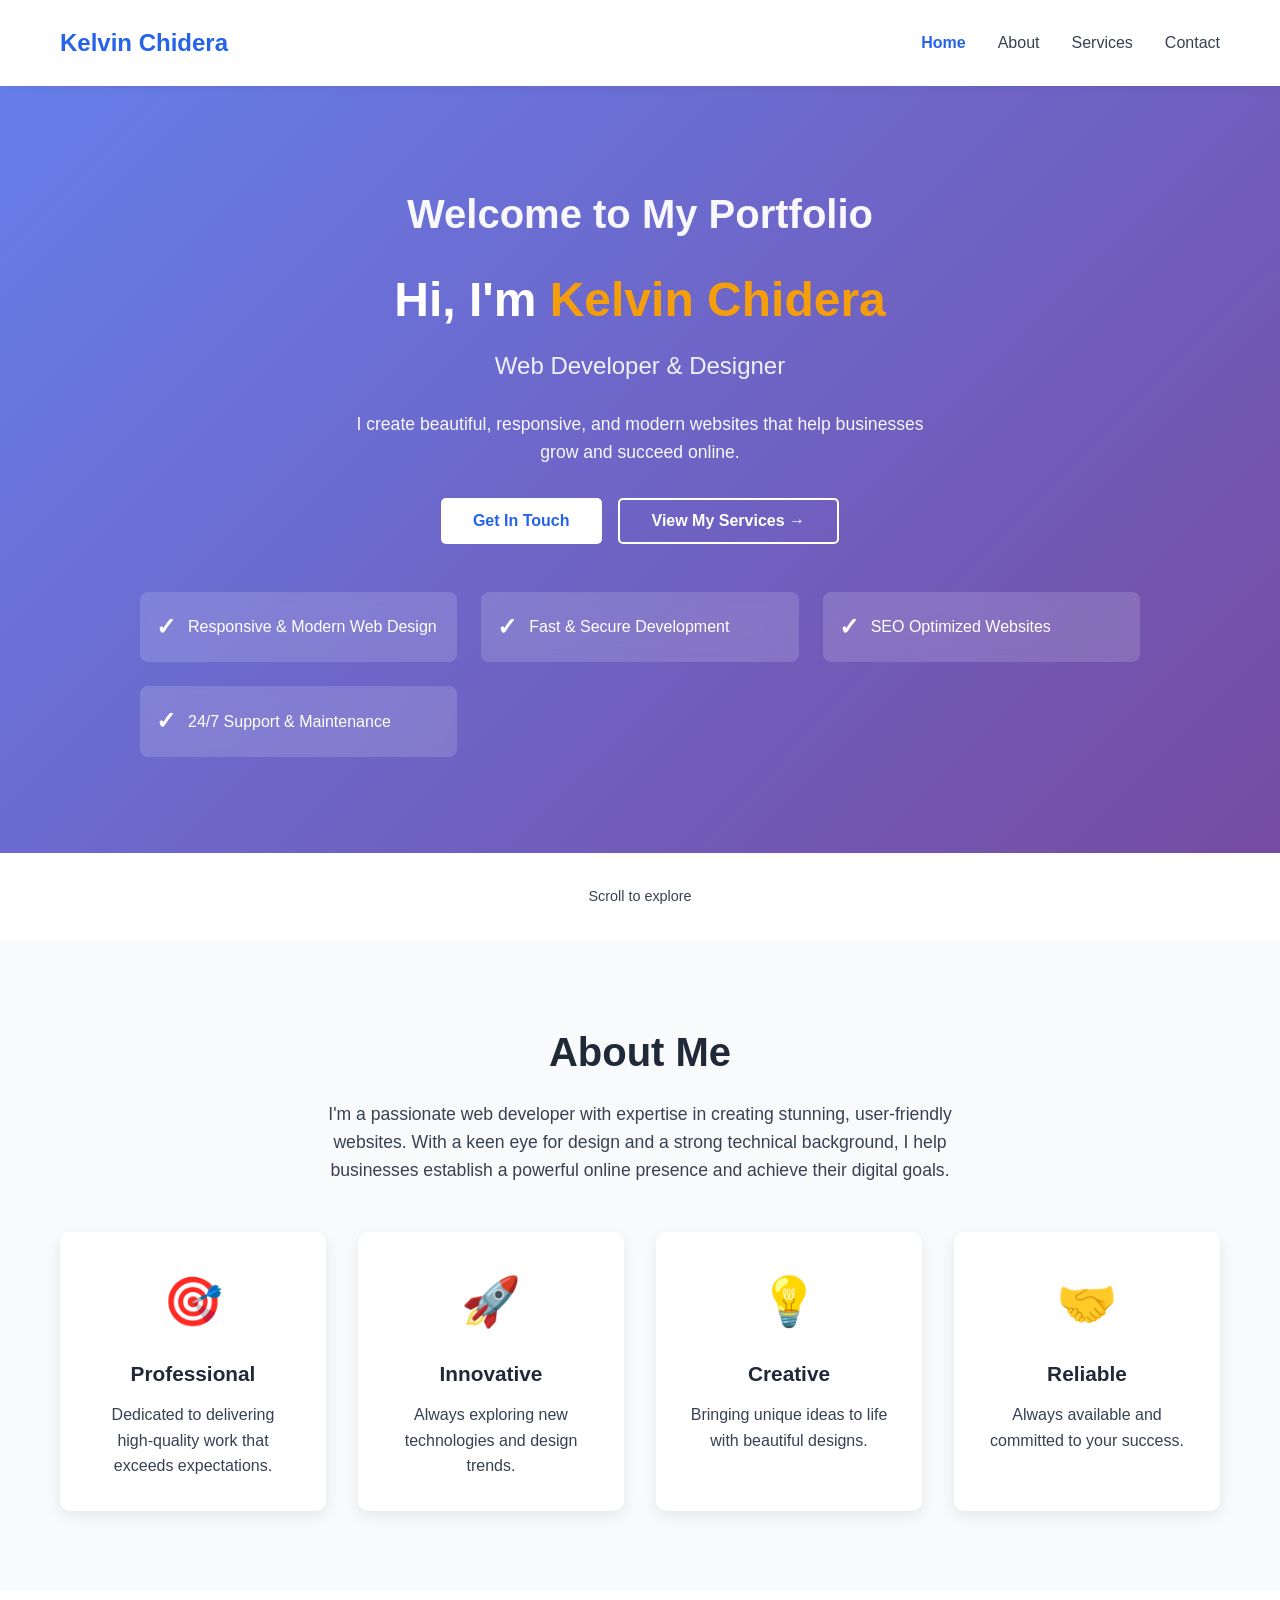
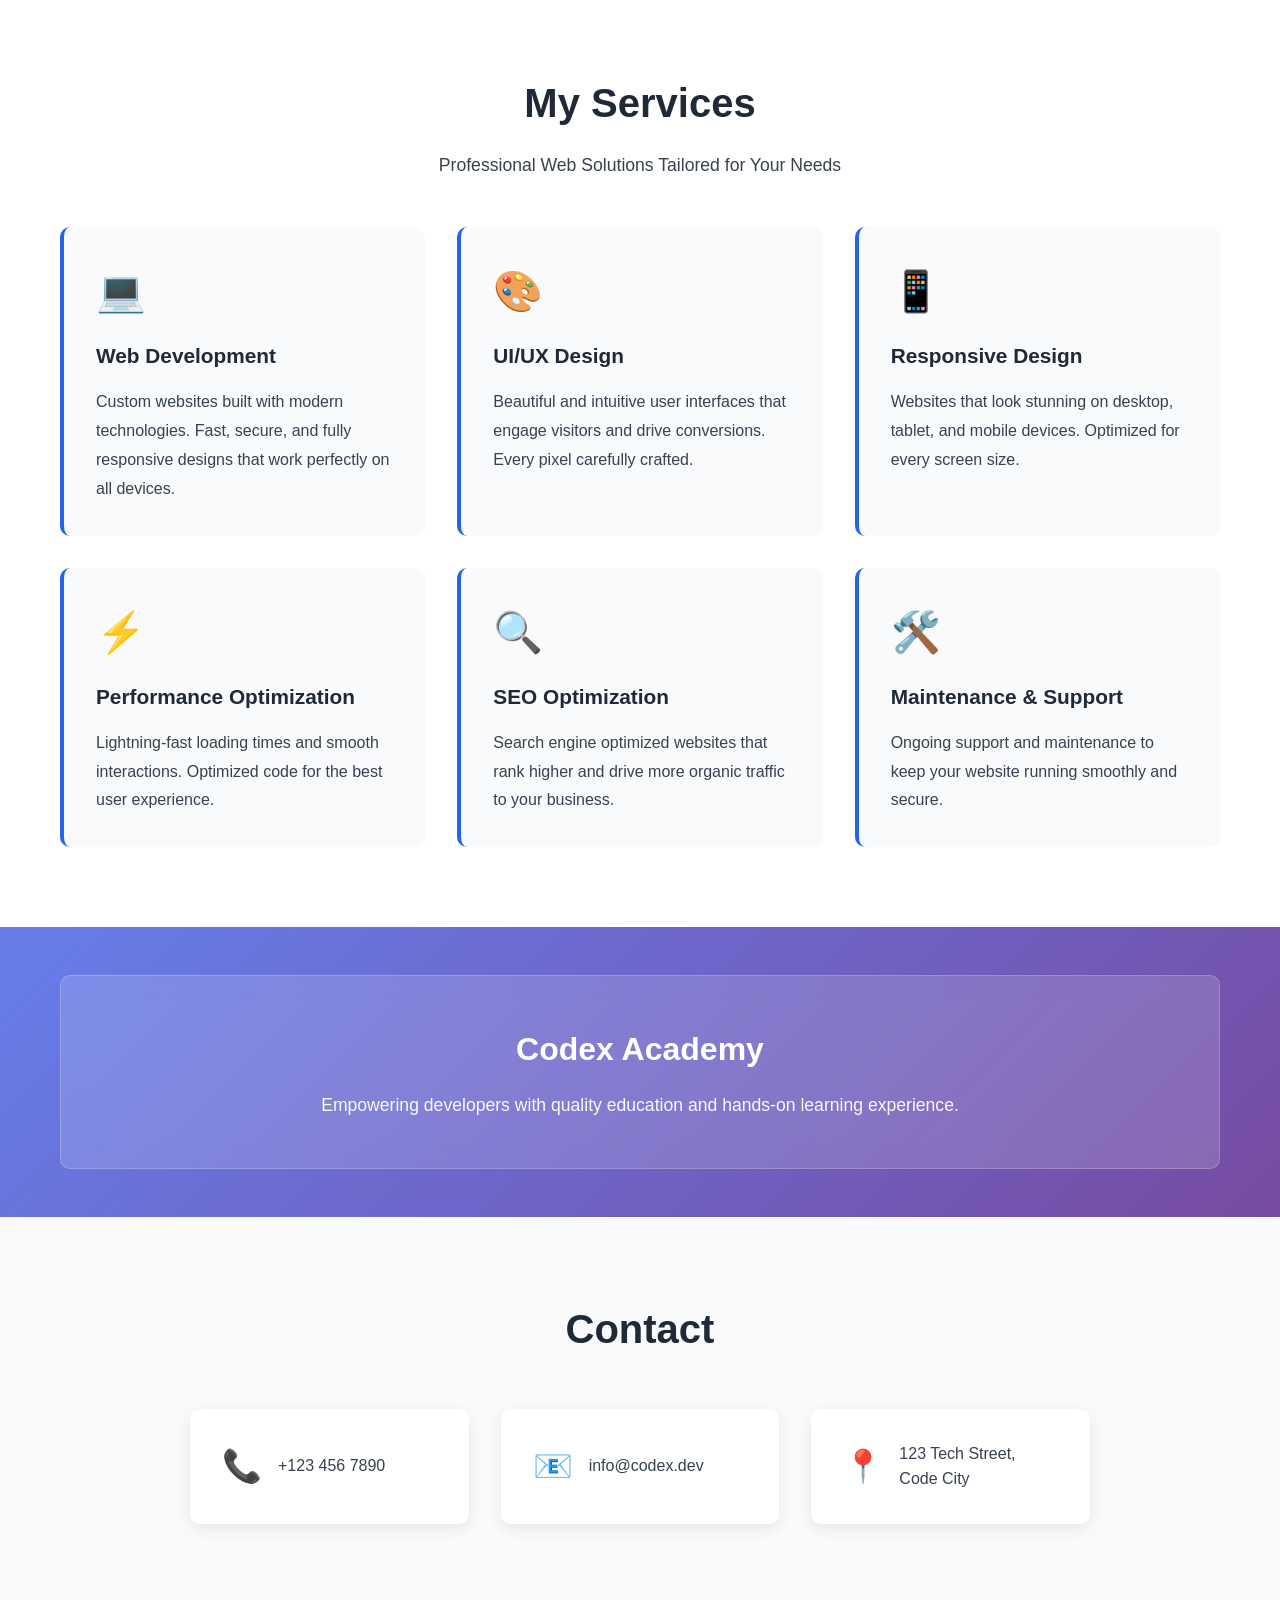
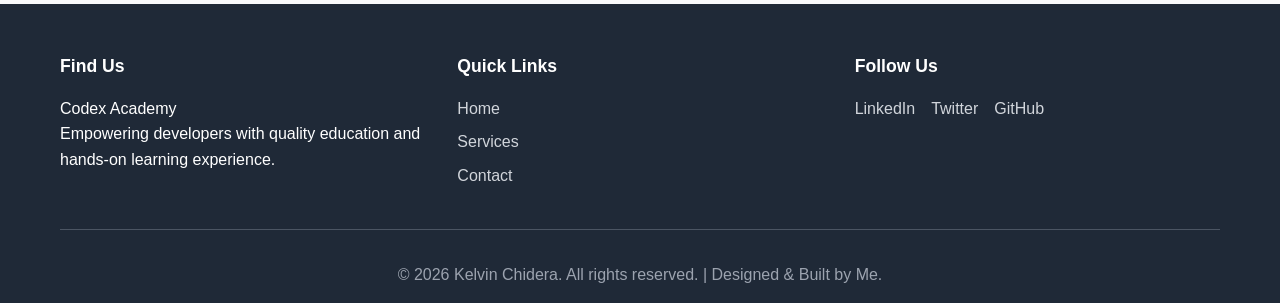
==== kelvin-portfolio/index.html @ fc75f492 "Add Kelvin Chidera portfolio" ====
<!DOCTYPE html>
<html lang="en">
<head>
    <meta charset="UTF-8">
    <meta name="viewport" content="width=device-width, initial-scale=1.0">
    <meta name="description" content="Kelvin Chidera - Web Developer & Designer creating beautiful, responsive websites">
    <title>Kelvin Chidera - Web Developer & Designer Portfolio</title>
    <link rel="stylesheet" href="css/style.css">
</head>
<body>
    <!-- Navigation -->
    <nav class="navbar">
        <div class="container">
            <div class="nav-wrapper">
                <div class="logo">Kelvin Chidera</div>
                <ul class="nav-menu">
                    <li><a href="#home">Home</a></li>
                    <li><a href="#about">About</a></li>
                    <li><a href="#services">Services</a></li>
                    <li><a href="#contact">Contact</a></li>
                </ul>
            </div>
        </div>
    </nav>

    <!-- Hero Section -->
    <section id="home" class="hero">
        <div class="container">
            <div class="hero-content">
                <h1 class="hero-title">Welcome to My Portfolio</h1>
                <p class="hero-subtitle">Hi, I'm <span>Kelvin Chidera</span></p>
                <p class="hero-description">Web Developer & Designer</p>
                <p class="hero-text">I create beautiful, responsive, and modern websites that help businesses grow and succeed online.</p>
                
                <div class="hero-buttons">
                    <button class="btn btn-primary">Get In Touch</button>
                    <button class="btn btn-secondary">View My Services →</button>
                </div>

                <div class="hero-features">
                    <div class="feature-item">
                        <span class="checkmark">✓</span>
                        <span>Responsive & Modern Web Design</span>
                    </div>
                    <div class="feature-item">
                        <span class="checkmark">✓</span>
                        <span>Fast & Secure Development</span>
                    </div>
                    <div class="feature-item">
                        <span class="checkmark">✓</span>
                        <span>SEO Optimized Websites</span>
                    </div>
                    <div class="feature-item">
                        <span class="checkmark">✓</span>
                        <span>24/7 Support & Maintenance</span>
                    </div>
                </div>
            </div>
        </div>
    </section>

    <!-- Scroll Indicator -->
    <div class="scroll-indicator">Scroll to explore</div>

    <!-- About Section -->
    <section id="about" class="about">
        <div class="container">
            <h2>About Me</h2>
            <p class="section-intro">I'm a passionate web developer with expertise in creating stunning, user-friendly websites. With a keen eye for design and a strong technical background, I help businesses establish a powerful online presence and achieve their digital goals.</p>
            
            <div class="about-grid">
                <div class="about-card">
                    <div class="icon">🎯</div>
                    <h3>Professional</h3>
                    <p>Dedicated to delivering high-quality work that exceeds expectations.</p>
                </div>
                <div class="about-card">
                    <div class="icon">🚀</div>
                    <h3>Innovative</h3>
                    <p>Always exploring new technologies and design trends.</p>
                </div>
                <div class="about-card">
                    <div class="icon">💡</div>
                    <h3>Creative</h3>
                    <p>Bringing unique ideas to life with beautiful designs.</p>
                </div>
                <div class="about-card">
                    <div class="icon">🤝</div>
                    <h3>Reliable</h3>
                    <p>Always available and committed to your success.</p>
                </div>
            </div>
        </div>
    </section>

    <!-- Services Section -->
    <section id="services" class="services">
        <div class="container">
            <h2>My Services</h2>
            <p class="section-intro">Professional Web Solutions Tailored for Your Needs</p>
            
            <div class="services-grid">
                <div class="service-card">
                    <div class="service-icon">💻</div>
                    <h3>Web Development</h3>
                    <p>Custom websites built with modern technologies. Fast, secure, and fully responsive designs that work perfectly on all devices.</p>
                </div>
                <div class="service-card">
                    <div class="service-icon">🎨</div>
                    <h3>UI/UX Design</h3>
                    <p>Beautiful and intuitive user interfaces that engage visitors and drive conversions. Every pixel carefully crafted.</p>
                </div>
                <div class="service-card">
                    <div class="service-icon">📱</div>
                    <h3>Responsive Design</h3>
                    <p>Websites that look stunning on desktop, tablet, and mobile devices. Optimized for every screen size.</p>
                </div>
                <div class="service-card">
                    <div class="service-icon">⚡</div>
                    <h3>Performance Optimization</h3>
                    <p>Lightning-fast loading times and smooth interactions. Optimized code for the best user experience.</p>
                </div>
                <div class="service-card">
                    <div class="service-icon">🔍</div>
                    <h3>SEO Optimization</h3>
                    <p>Search engine optimized websites that rank higher and drive more organic traffic to your business.</p>
                </div>
                <div class="service-card">
                    <div class="service-icon">🛠️</div>
                    <h3>Maintenance & Support</h3>
                    <p>Ongoing support and maintenance to keep your website running smoothly and secure.</p>
                </div>
            </div>
        </div>
    </section>

    <!-- Featured Section -->
    <section class="featured">
        <div class="container">
            <div class="featured-card">
                <h3>Codex Academy</h3>
                <p>Empowering developers with quality education and hands-on learning experience.</p>
            </div>
        </div>
    </section>

    <!-- Contact Section -->
    <section id="contact" class="contact">
        <div class="container">
            <h2>Contact</h2>
            <div class="contact-info">
                <div class="contact-item">
                    <span class="contact-icon">📞</span>
                    <span>+123 456 7890</span>
                </div>
                <div class="contact-item">
                    <span class="contact-icon">📧</span>
                    <span>info@codex.dev</span>
                </div>
                <div class="contact-item">
                    <span class="contact-icon">📍</span>
                    <span>123 Tech Street, Code City</span>
                </div>
            </div>
        </div>
    </section>

    <!-- Footer -->
    <footer class="footer">
        <div class="container">
            <div class="footer-content">
                <div class="footer-section">
                    <h4>Find Us</h4>
                    <p>Codex Academy<br>Empowering developers with quality education and hands-on learning experience.</p>
                </div>
                <div class="footer-section">
                    <h4>Quick Links</h4>
                    <ul>
                        <li><a href="#home">Home</a></li>
                        <li><a href="#services">Services</a></li>
                        <li><a href="#contact">Contact</a></li>
                    </ul>
                </div>
                <div class="footer-section">
                    <h4>Follow Us</h4>
                    <div class="social-links">
                        <a href="#">LinkedIn</a>
                        <a href="#">Twitter</a>
                        <a href="#">GitHub</a>
                    </div>
                </div>
            </div>
            <div class="footer-bottom">
                <p>&copy; 2026 Kelvin Chidera. All rights reserved. | Designed & Built by Me.</p>
            </div>
        </div>
    </footer>

    <script src="js/script.js"></script>
</body>
</html>
---- kelvin-portfolio/css/style.css ----
* {
    margin: 0;
    padding: 0;
    box-sizing: border-box;
}

:root {
    --primary-color: #2563eb;
    --primary-dark: #1e40af;
    --secondary-color: #1f2937;
    --accent-color: #f59e0b;
    --text-color: #374151;
    --light-bg: #f9fafb;
    --border-color: #e5e7eb;
    --white: #ffffff;
}

body {
    font-family: 'Segoe UI', Tahoma, Geneva, Verdana, sans-serif;
    line-height: 1.6;
    color: var(--text-color);
    background-color: var(--white);
}

.container {
    max-width: 1200px;
    margin: 0 auto;
    padding: 0 20px;
}

/* Navigation Bar */
.navbar {
    background: var(--white);
    box-shadow: 0 2px 10px rgba(0, 0, 0, 0.05);
    position: sticky;
    top: 0;
    z-index: 1000;
}

.nav-wrapper {
    display: flex;
    justify-content: space-between;
    align-items: center;
    padding: 1.5rem 0;
}

.logo {
    font-size: 1.5rem;
    font-weight: 700;
    color: var(--primary-color);
}

.nav-menu {
    display: flex;
    list-style: none;
    gap: 2rem;
}

.nav-menu a {
    text-decoration: none;
    color: var(--text-color);
    font-weight: 500;
    transition: color 0.3s ease;
}

.nav-menu a:hover {
    color: var(--primary-color);
}

/* Hero Section */
.hero {
    background: linear-gradient(135deg, #667eea 0%, #764ba2 100%);
    color: var(--white);
    padding: 6rem 0;
    text-align: center;
}

.hero-content {
    animation: fadeInUp 0.8s ease-out;
}

.hero-title {
    font-size: 2.5rem;
    margin-bottom: 1rem;
    opacity: 0.95;
}

.hero-subtitle {
    font-size: 3rem;
    font-weight: 700;
    margin-bottom: 0.5rem;
}

.hero-subtitle span {
    color: var(--accent-color);
}

.hero-description {
    font-size: 1.5rem;
    margin-bottom: 1.5rem;
    opacity: 0.9;
}

.hero-text {
    font-size: 1.1rem;
    margin-bottom: 2rem;
    max-width: 600px;
    margin-left: auto;
    margin-right: auto;
    opacity: 0.95;
}

.hero-buttons {
    display: flex;
    gap: 1rem;
    justify-content: center;
    margin-bottom: 3rem;
    flex-wrap: wrap;
}

.btn {
    padding: 0.75rem 2rem;
    border: none;
    border-radius: 5px;
    font-size: 1rem;
    font-weight: 600;
    cursor: pointer;
    transition: all 0.3s ease;
}

.btn-primary {
    background: var(--white);
    color: var(--primary-color);
}

.btn-primary:hover {
    transform: translateY(-2px);
    box-shadow: 0 10px 25px rgba(0, 0, 0, 0.2);
}

.btn-secondary {
    background: transparent;
    color: var(--white);
    border: 2px solid var(--white);
}

.btn-secondary:hover {
    background: var(--white);
    color: var(--primary-color);
    transform: translateY(-2px);
}

.hero-features {
    display: grid;
    grid-template-columns: repeat(auto-fit, minmax(250px, 1fr));
    gap: 1.5rem;
    margin-top: 3rem;
    max-width: 1000px;
    margin-left: auto;
    margin-right: auto;
}

.feature-item {
    display: flex;
    align-items: center;
    gap: 0.75rem;
    background: rgba(255, 255, 255, 0.15);
    padding: 1rem;
    border-radius: 8px;
    backdrop-filter: blur(10px);
}

.checkmark {
    font-size: 1.5rem;
    font-weight: bold;
}

/* Scroll Indicator */
.scroll-indicator {
    text-align: center;
    padding: 2rem;
    color: var(--text-color);
    font-size: 0.9rem;
    animation: bounce 2s infinite;
}

@keyframes bounce {
    0%, 100% { transform: translateY(0); }
    50% { transform: translateY(10px); }
}

/* About Section */
.about {
    padding: 5rem 0;
    background: var(--light-bg);
}

.about h2 {
    font-size: 2.5rem;
    margin-bottom: 1rem;
    color: var(--secondary-color);
    text-align: center;
}

.section-intro {
    text-align: center;
    font-size: 1.1rem;
    max-width: 700px;
    margin: 0 auto 3rem;
    color: var(--text-color);
}

.about-grid {
    display: grid;
    grid-template-columns: repeat(auto-fit, minmax(250px, 1fr));
    gap: 2rem;
}

.about-card {
    background: var(--white);
    padding: 2rem;
    border-radius: 10px;
    text-align: center;
    box-shadow: 0 5px 15px rgba(0, 0, 0, 0.08);
    transition: transform 0.3s ease;
}

.about-card:hover {
    transform: translateY(-5px);
}

.icon {
    font-size: 3rem;
    margin-bottom: 1rem;
}

.about-card h3 {
    color: var(--secondary-color);
    margin-bottom: 0.75rem;
    font-size: 1.3rem;
}

.about-card p {
    color: var(--text-color);
    line-height: 1.6;
}

/* Services Section */
.services {
    padding: 5rem 0;
    background: var(--white);
}

.services h2 {
    font-size: 2.5rem;
    margin-bottom: 1rem;
    color: var(--secondary-color);
    text-align: center;
}

.services-grid {
    display: grid;
    grid-template-columns: repeat(auto-fit, minmax(300px, 1fr));
    gap: 2rem;
    margin-top: 3rem;
}

.service-card {
    background: var(--light-bg);
    padding: 2rem;
    border-radius: 10px;
    border-left: 4px solid var(--primary-color);
    transition: all 0.3s ease;
}

.service-card:hover {
    box-shadow: 0 10px 30px rgba(0, 0, 0, 0.1);
    transform: translateY(-5px);
}

.service-icon {
    font-size: 2.5rem;
    margin-bottom: 1rem;
}

.service-card h3 {
    color: var(--secondary-color);
    margin-bottom: 1rem;
    font-size: 1.3rem;
}

.service-card p {
    color: var(--text-color);
    line-height: 1.8;
}

/* Featured Section */
.featured {
    background: linear-gradient(135deg, #667eea 0%, #764ba2 100%);
    padding: 3rem 0;
}

.featured-card {
    background: rgba(255, 255, 255, 0.15);
    backdrop-filter: blur(10px);
    padding: 3rem;
    border-radius: 10px;
    text-align: center;
    color: var(--white);
    border: 1px solid rgba(255, 255, 255, 0.2);
}

.featured-card h3 {
    font-size: 2rem;
    margin-bottom: 1rem;
}

.featured-card p {
    font-size: 1.1rem;
    opacity: 0.95;
}

/* Contact Section */
.contact {
    padding: 5rem 0;
    background: var(--light-bg);
}

.contact h2 {
    font-size: 2.5rem;
    margin-bottom: 3rem;
    color: var(--secondary-color);
    text-align: center;
}

.contact-info {
    display: grid;
    grid-template-columns: repeat(auto-fit, minmax(250px, 1fr));
    gap: 2rem;
    max-width: 900px;
    margin: 0 auto;
}

.contact-item {
    display: flex;
    align-items: center;
    gap: 1rem;
    background: var(--white);
    padding: 2rem;
    border-radius: 10px;
    box-shadow: 0 5px 15px rgba(0, 0, 0, 0.08);
}

.contact-icon {
    font-size: 2rem;
}

/* Footer */
.footer {
    background: var(--secondary-color);
    color: var(--white);
    padding: 3rem 0 1rem;
}

.footer-content {
    display: grid;
    grid-template-columns: repeat(auto-fit, minmax(250px, 1fr));
    gap: 2rem;
    margin-bottom: 2rem;
}

.footer-section h4 {
    margin-bottom: 1rem;
    font-size: 1.1rem;
}

.footer-section ul {
    list-style: none;
}

.footer-section a {
    color: #d1d5db;
    text-decoration: none;
    transition: color 0.3s ease;
    display: inline-block;
    margin-bottom: 0.5rem;
}

.footer-section a:hover {
    color: var(--accent-color);
}

.social-links {
    display: flex;
    gap: 1rem;
}

.footer-bottom {
    text-align: center;
    padding-top: 2rem;
    border-top: 1px solid #4b5563;
    color: #9ca3af;
}

/* Animations */
@keyframes fadeInUp {
    from {
        opacity: 0;
        transform: translateY(30px);
    }
    to {
        opacity: 1;
        transform: translateY(0);
    }
}

/* Responsive Design */
@media (max-width: 768px) {
    .nav-menu {
        gap: 1rem;
        font-size: 0.9rem;
    }

    .hero {
        padding: 4rem 0;
    }

    .hero-title {
        font-size: 2rem;
    }

    .hero-subtitle {
        font-size: 2rem;
    }

    .hero-description {
        font-size: 1.2rem;
    }

    .hero-buttons {
        flex-direction: column;
    }

    .btn {
        width: 100%;
    }

    .about h2,
    .services h2,
    .contact h2 {
        font-size: 2rem;
    }

    .about-grid,
    .services-grid {
        grid-template-columns: 1fr;
    }

    .hero-features {
        grid-template-columns: 1fr;
    }
}

@media (max-width: 480px) {
    .logo {
        font-size: 1.2rem;
    }

    .nav-menu {
        display: none;
    }

    .hero-title {
        font-size: 1.5rem;
    }

    .hero-subtitle {
        font-size: 1.8rem;
    }

    .hero-description {
        font-size: 1rem;
    }

    .about h2,
    .services h2,
    .contact h2 {
        font-size: 1.5rem;
    }

    .featured-card {
        padding: 2rem;
    }
}
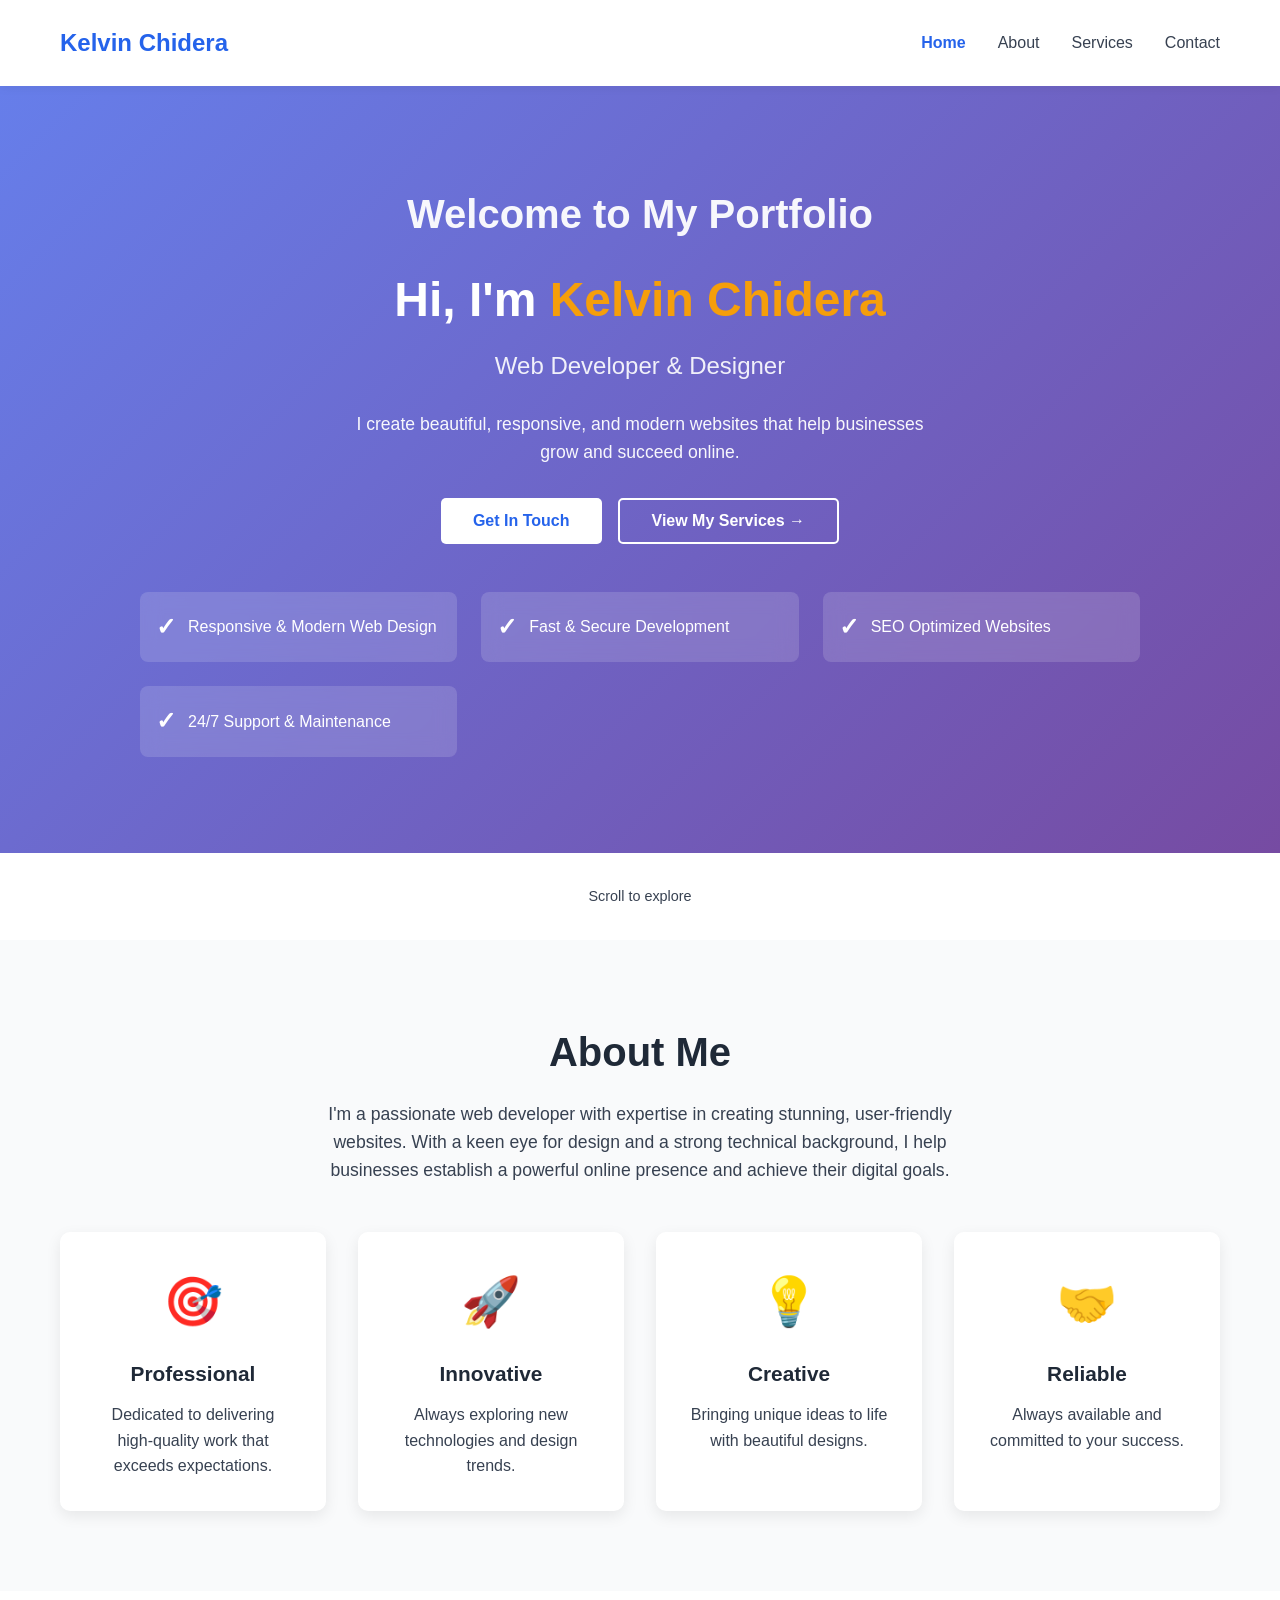
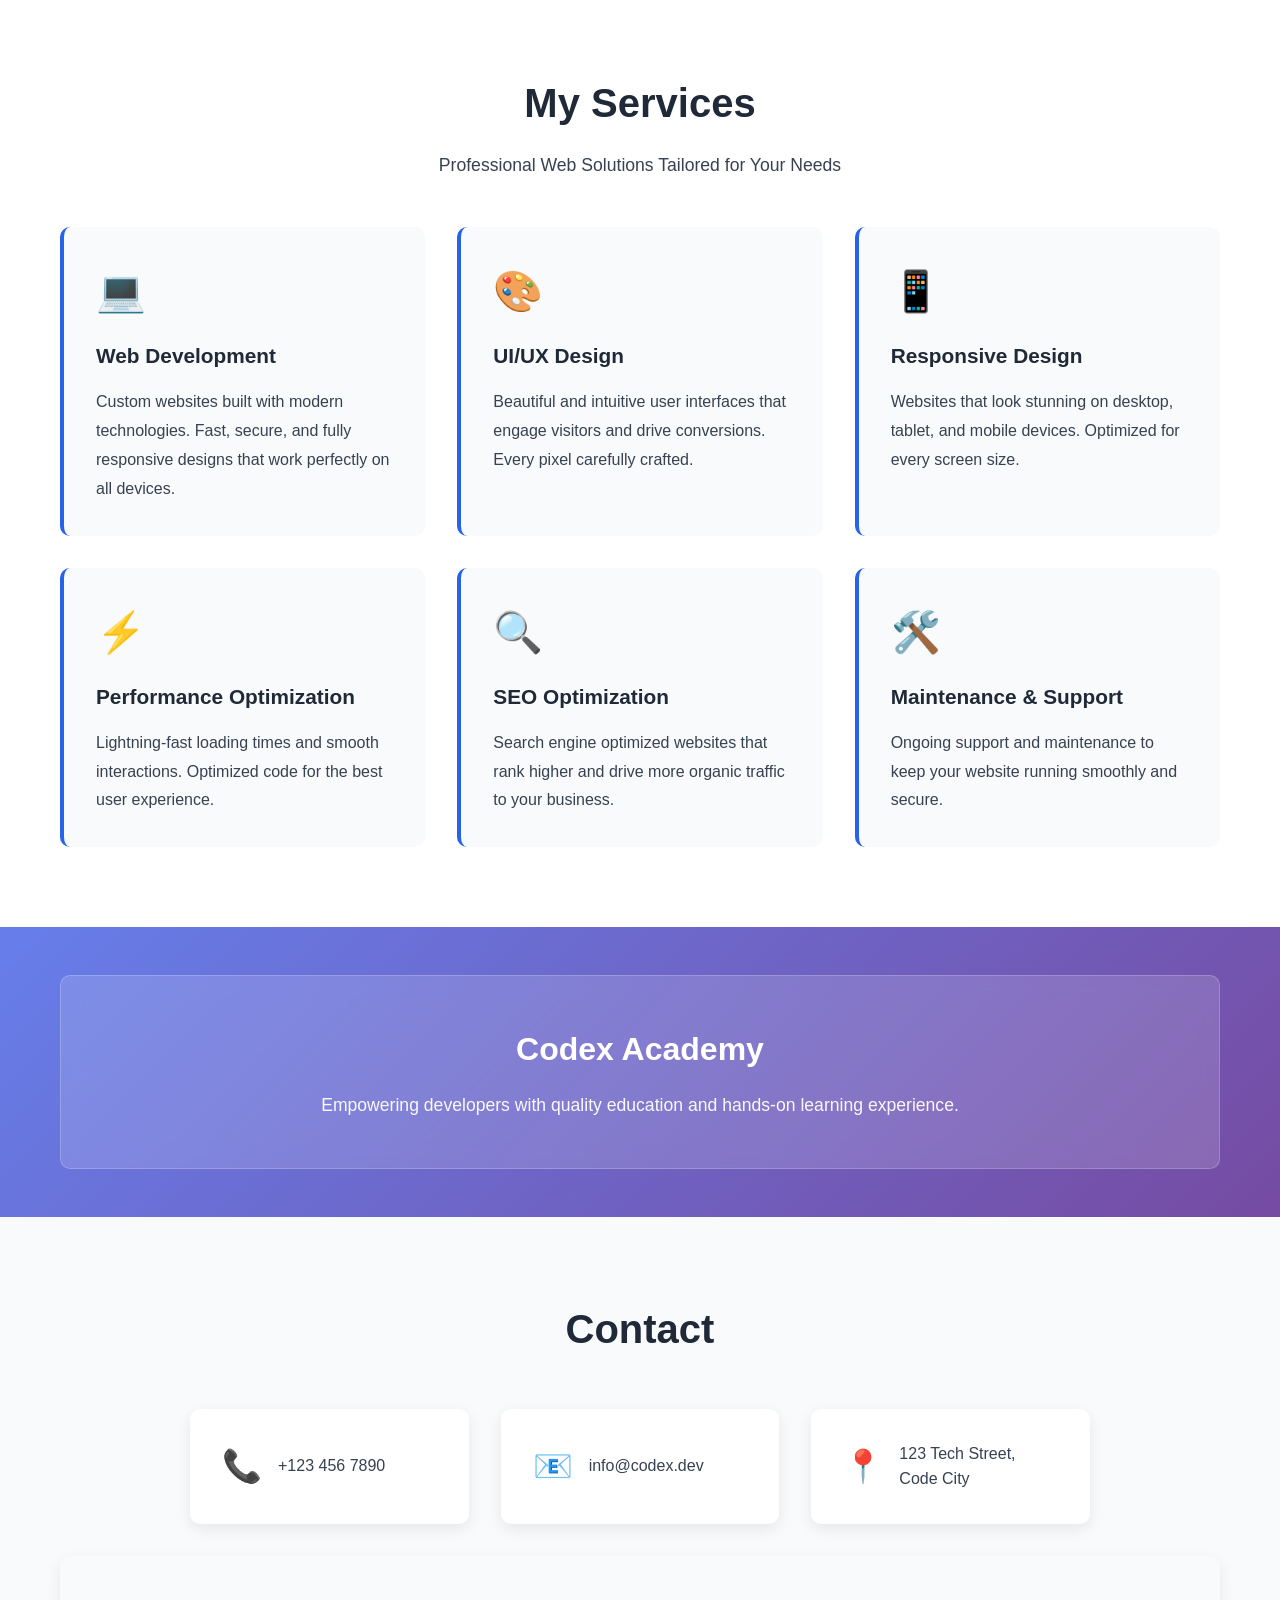
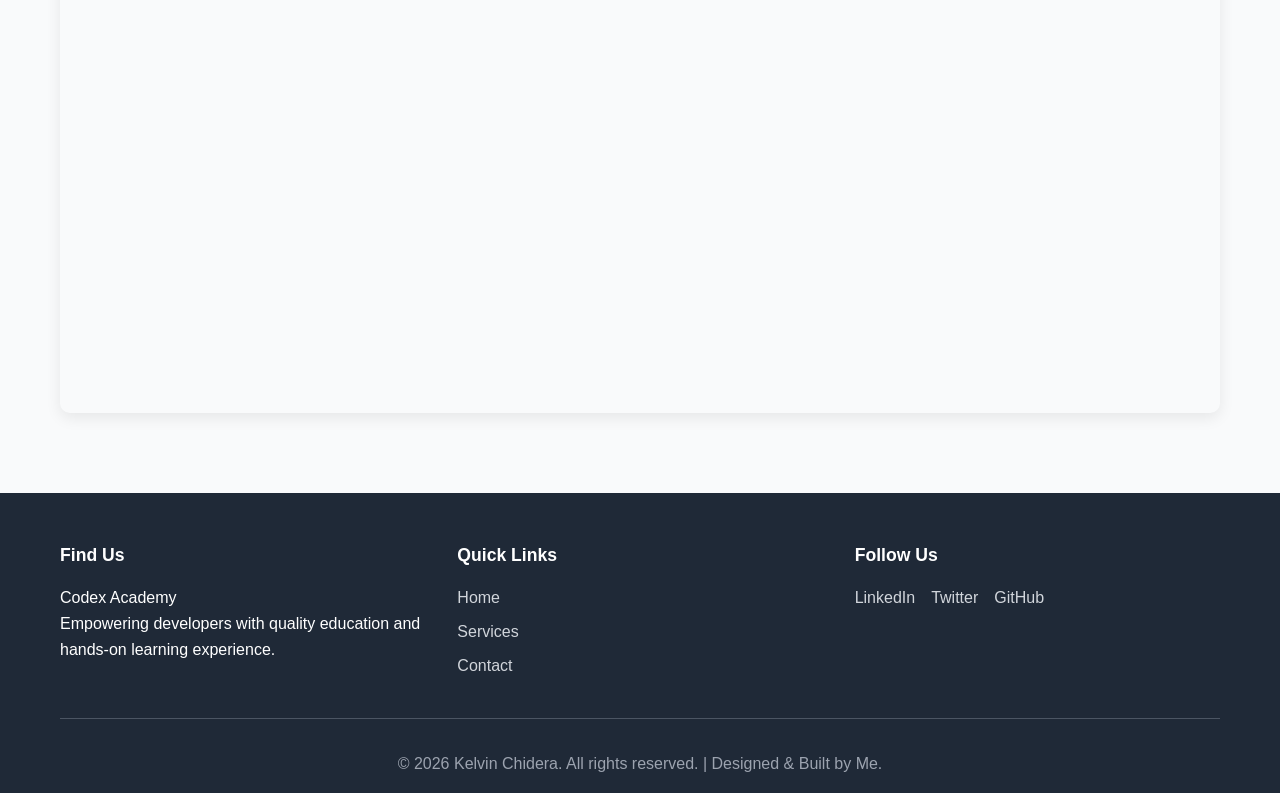
==== commit ec32e364: "Add map with Imo State location to contact section" ====
--- a/kelvin-portfolio/index.html
+++ b/kelvin-portfolio/index.html
@@ -162,6 +162,11 @@
                     <span>123 Tech Street, Code City</span>
                 </div>
             </div>
+
+            <!-- Map Section -->
+            <div class="map-container">
+                <iframe src="https://www.google.com/maps/embed?pb=!1m18!1m12!1m3!1d255860.0!2d7.0676!3d5.4867!2m3!1f0!2f0!3f0!3m2!1i1024!2i768!4f13.1!3m3!1m2!1s0x1043e0e9d2f1f1f1%3A0x1234567890abcdef!2sImo%20State%2C%20Nigeria!5e0!3m2!1sen!2sng!4v1234567890123" width="100%" height="450" style="border:0;" allowfullscreen="" loading="lazy" referrerpolicy="no-referrer-when-downgrade"></iframe>
+            </div>
         </div>
     </section>
 
--- a/kelvin-portfolio/css/style.css
+++ b/kelvin-portfolio/css/style.css
@@ -355,6 +355,19 @@
     font-size: 2rem;
 }
 
+/* Map Container */
+.map-container {
+    margin-top: 2rem;
+    border-radius: 10px;
+    overflow: hidden;
+    box-shadow: 0 5px 15px rgba(0, 0, 0, 0.08);
+    min-height: 450px;
+}
+
+.map-container iframe {
+    border: none;
+}
+
 /* Footer */
 .footer {
     background: var(--secondary-color);
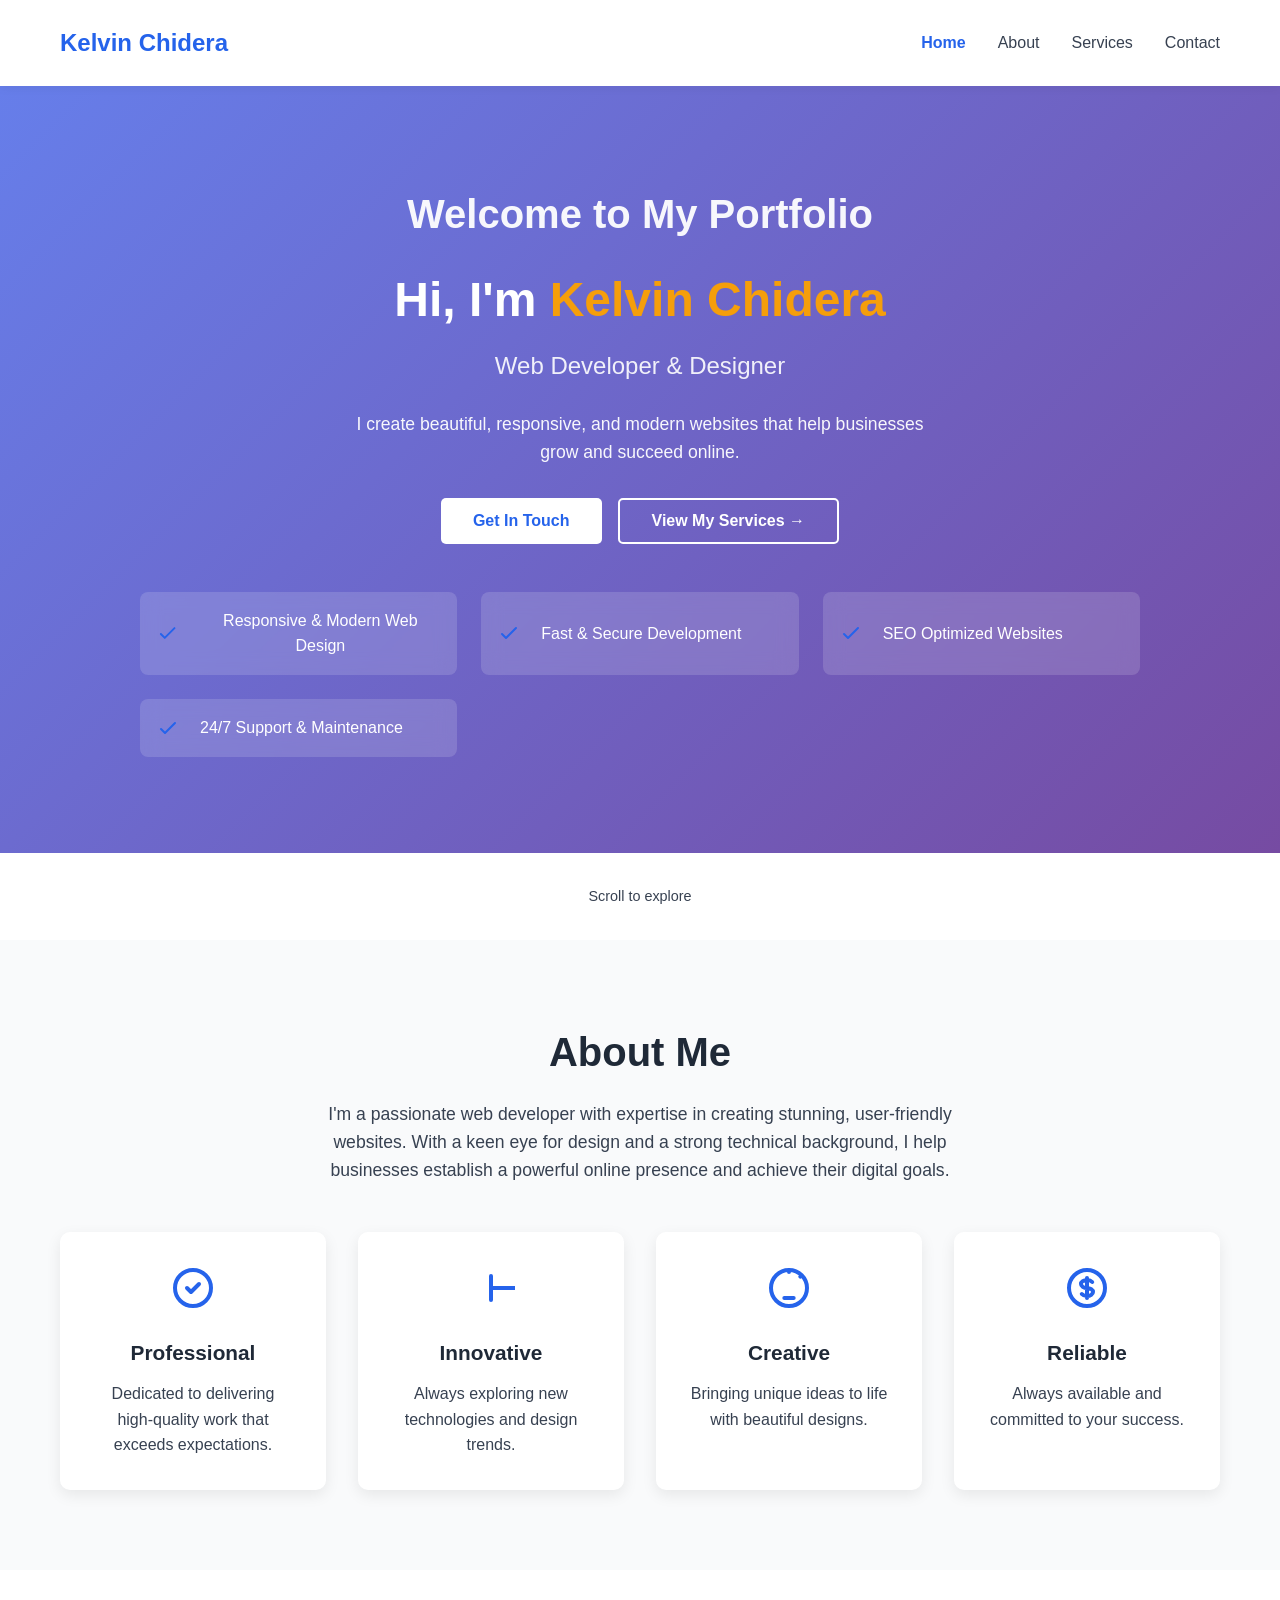
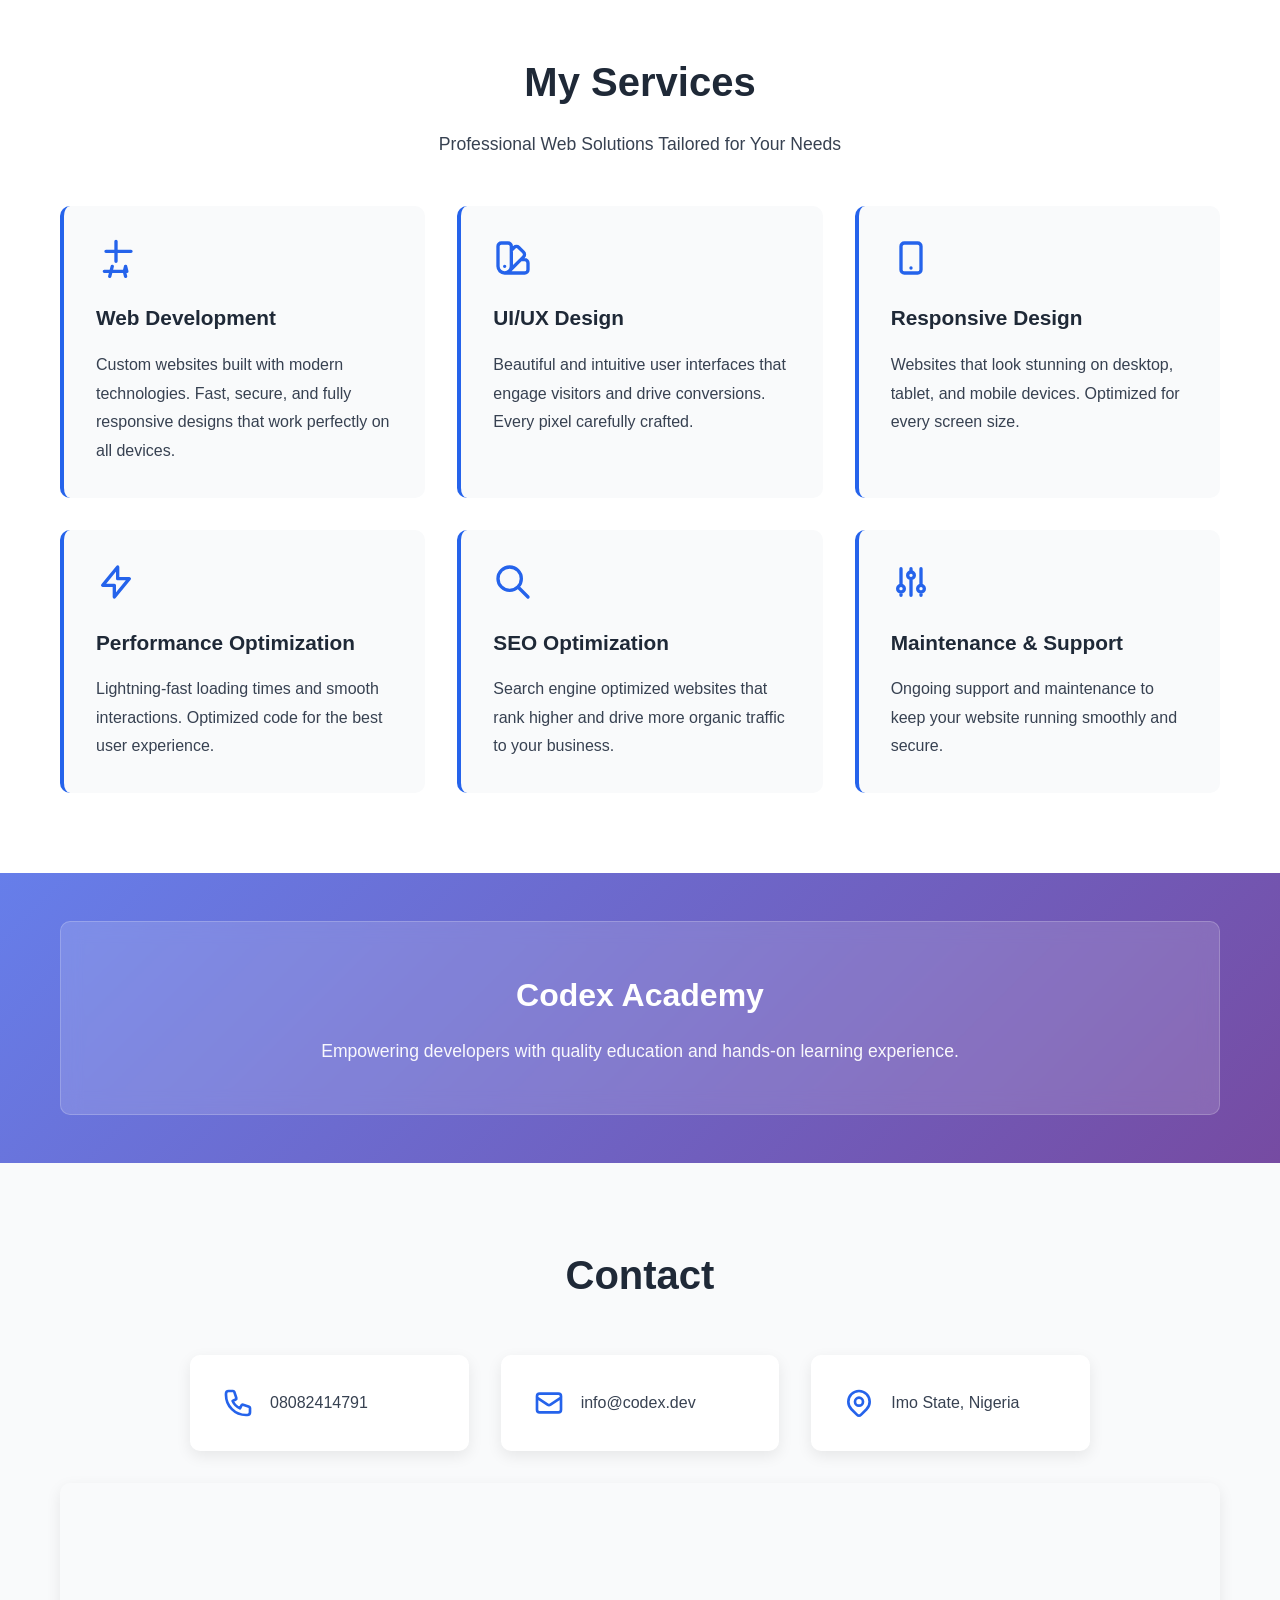
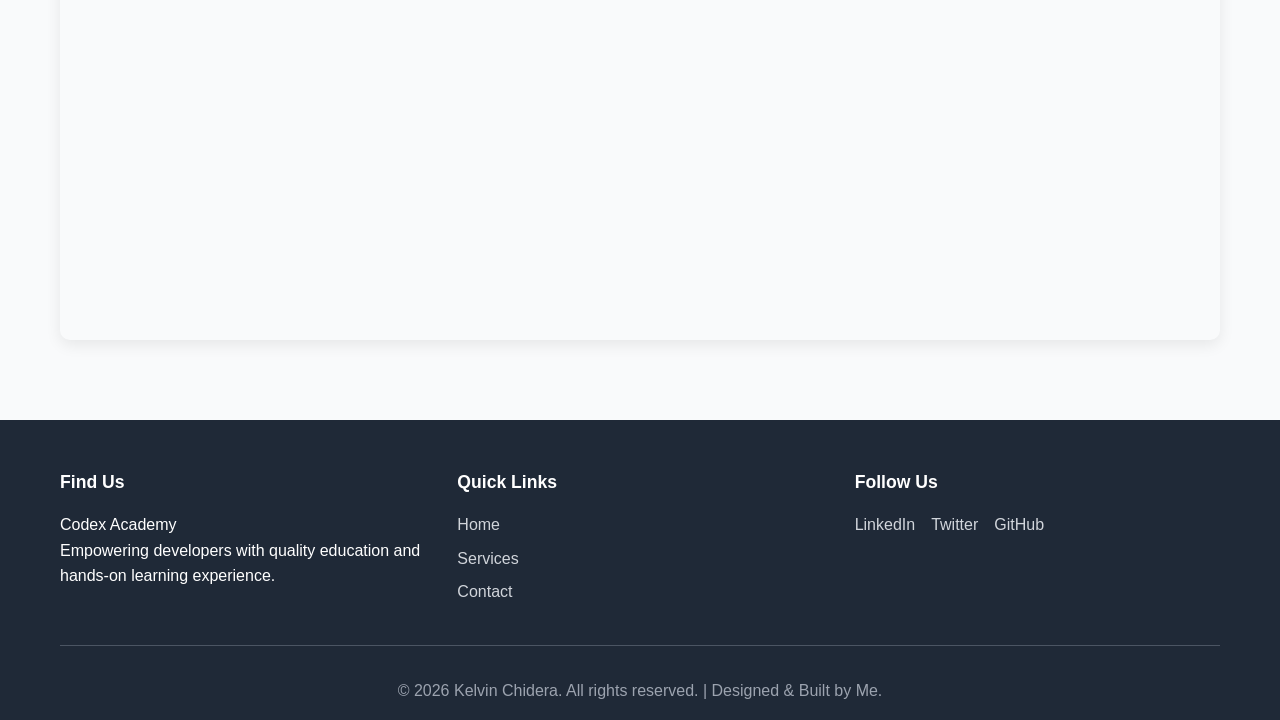
==== commit 271ddf6e: "Add SVG icons and update contact number to 08082414791" ====
--- a/kelvin-portfolio/index.html
+++ b/kelvin-portfolio/index.html
@@ -39,19 +39,27 @@
 
                 <div class="hero-features">
                     <div class="feature-item">
-                        <span class="checkmark">✓</span>
+                        <svg class="checkmark" xmlns="http://www.w3.org/2000/svg" fill="none" viewBox="0 0 24 24" stroke="currentColor">
+                            <path stroke-linecap="round" stroke-linejoin="round" stroke-width="2" d="M5 13l4 4L19 7" />
+                        </svg>
                         <span>Responsive & Modern Web Design</span>
                     </div>
                     <div class="feature-item">
-                        <span class="checkmark">✓</span>
+                        <svg class="checkmark" xmlns="http://www.w3.org/2000/svg" fill="none" viewBox="0 0 24 24" stroke="currentColor">
+                            <path stroke-linecap="round" stroke-linejoin="round" stroke-width="2" d="M5 13l4 4L19 7" />
+                        </svg>
                         <span>Fast & Secure Development</span>
                     </div>
                     <div class="feature-item">
-                        <span class="checkmark">✓</span>
+                        <svg class="checkmark" xmlns="http://www.w3.org/2000/svg" fill="none" viewBox="0 0 24 24" stroke="currentColor">
+                            <path stroke-linecap="round" stroke-linejoin="round" stroke-width="2" d="M5 13l4 4L19 7" />
+                        </svg>
                         <span>SEO Optimized Websites</span>
                     </div>
                     <div class="feature-item">
-                        <span class="checkmark">✓</span>
+                        <svg class="checkmark" xmlns="http://www.w3.org/2000/svg" fill="none" viewBox="0 0 24 24" stroke="currentColor">
+                            <path stroke-linecap="round" stroke-linejoin="round" stroke-width="2" d="M5 13l4 4L19 7" />
+                        </svg>
                         <span>24/7 Support & Maintenance</span>
                     </div>
                 </div>
@@ -70,22 +78,30 @@
             
             <div class="about-grid">
                 <div class="about-card">
-                    <div class="icon">🎯</div>
+                    <svg class="icon" xmlns="http://www.w3.org/2000/svg" fill="none" viewBox="0 0 24 24" stroke="currentColor">
+                        <path stroke-linecap="round" stroke-linejoin="round" stroke-width="2" d="M9 12l2 2 4-4m6 2a9 9 0 11-18 0 9 9 0 0118 0z" />
+                    </svg>
                     <h3>Professional</h3>
                     <p>Dedicated to delivering high-quality work that exceeds expectations.</p>
                 </div>
                 <div class="about-card">
-                    <div class="icon">🚀</div>
+                    <svg class="icon" xmlns="http://www.w3.org/2000/svg" fill="none" viewBox="0 0 24 24" stroke="currentColor">
+                        <path stroke-linecap="round" stroke-linejoin="round" stroke-width="2" d="M12 6v6m0 0v6m0-6h6m0 0h6" />
+                    </svg>
                     <h3>Innovative</h3>
                     <p>Always exploring new technologies and design trends.</p>
                 </div>
                 <div class="about-card">
-                    <div class="icon">💡</div>
+                    <svg class="icon" xmlns="http://www.w3.org/2000/svg" fill="none" viewBox="0 0 24 24" stroke="currentColor">
+                        <path stroke-linecap="round" stroke-linejoin="round" stroke-width="2" d="M9.663 17h4.673M12 3v1m6.364 1.636l-.707.707M21 12a9 9 0 11-18 0 9 9 0 0118 0z" />
+                    </svg>
                     <h3>Creative</h3>
                     <p>Bringing unique ideas to life with beautiful designs.</p>
                 </div>
                 <div class="about-card">
-                    <div class="icon">🤝</div>
+                    <svg class="icon" xmlns="http://www.w3.org/2000/svg" fill="none" viewBox="0 0 24 24" stroke="currentColor">
+                        <path stroke-linecap="round" stroke-linejoin="round" stroke-width="2" d="M12 8c-1.657 0-3 .895-3 2s1.343 2 3 2 3 .895 3 2-1.343 2-3 2m0-8c1.11 0 2.08.402 2.599 1M12 8V7m0 1v8m0 0v1m0-1c-1.11 0-2.08-.402-2.599-1M21 12a9 9 0 11-18 0 9 9 0 0118 0z" />
+                    </svg>
                     <h3>Reliable</h3>
                     <p>Always available and committed to your success.</p>
                 </div>
@@ -101,32 +117,44 @@
             
             <div class="services-grid">
                 <div class="service-card">
-                    <div class="service-icon">💻</div>
+                    <svg class="service-icon" xmlns="http://www.w3.org/2000/svg" fill="none" viewBox="0 0 24 24" stroke="currentColor">
+                        <path stroke-linecap="round" stroke-linejoin="round" stroke-width="2" d="M9.75 17L9 20m0 0l-.75 3M9 20H5m4 0h8m0 0l.75 3M17 20l.75-3m0 0l.75 3M12 2v6m0 0v6m0-6h6m0 0h3M6 8h3m0 0h3" />
+                    </svg>
                     <h3>Web Development</h3>
                     <p>Custom websites built with modern technologies. Fast, secure, and fully responsive designs that work perfectly on all devices.</p>
                 </div>
                 <div class="service-card">
-                    <div class="service-icon">🎨</div>
+                    <svg class="service-icon" xmlns="http://www.w3.org/2000/svg" fill="none" viewBox="0 0 24 24" stroke="currentColor">
+                        <path stroke-linecap="round" stroke-linejoin="round" stroke-width="2" d="M7 21a4 4 0 01-4-4V5a2 2 0 012-2h4a2 2 0 012 2v12a4 4 0 01-4 4zm0 0h12a2 2 0 002-2v-4a2 2 0 00-2-2h-2.343M11 7.343l1.657-1.657a2 2 0 012.828 0l2.829 2.829a2 2 0 010 2.828l-8.486 8.485M7 17h.01" />
+                    </svg>
                     <h3>UI/UX Design</h3>
                     <p>Beautiful and intuitive user interfaces that engage visitors and drive conversions. Every pixel carefully crafted.</p>
                 </div>
                 <div class="service-card">
-                    <div class="service-icon">📱</div>
+                    <svg class="service-icon" xmlns="http://www.w3.org/2000/svg" fill="none" viewBox="0 0 24 24" stroke="currentColor">
+                        <path stroke-linecap="round" stroke-linejoin="round" stroke-width="2" d="M12 18h.01M8 21h8a2 2 0 002-2V5a2 2 0 00-2-2H8a2 2 0 00-2 2v14a2 2 0 002 2z" />
+                    </svg>
                     <h3>Responsive Design</h3>
                     <p>Websites that look stunning on desktop, tablet, and mobile devices. Optimized for every screen size.</p>
                 </div>
                 <div class="service-card">
-                    <div class="service-icon">⚡</div>
+                    <svg class="service-icon" xmlns="http://www.w3.org/2000/svg" fill="none" viewBox="0 0 24 24" stroke="currentColor">
+                        <path stroke-linecap="round" stroke-linejoin="round" stroke-width="2" d="M13 10V3L4 14h7v7l9-11h-7z" />
+                    </svg>
                     <h3>Performance Optimization</h3>
                     <p>Lightning-fast loading times and smooth interactions. Optimized code for the best user experience.</p>
                 </div>
                 <div class="service-card">
-                    <div class="service-icon">🔍</div>
+                    <svg class="service-icon" xmlns="http://www.w3.org/2000/svg" fill="none" viewBox="0 0 24 24" stroke="currentColor">
+                        <path stroke-linecap="round" stroke-linejoin="round" stroke-width="2" d="M21 21l-6-6m2-5a7 7 0 11-14 0 7 7 0 0114 0z" />
+                    </svg>
                     <h3>SEO Optimization</h3>
                     <p>Search engine optimized websites that rank higher and drive more organic traffic to your business.</p>
                 </div>
                 <div class="service-card">
-                    <div class="service-icon">🛠️</div>
+                    <svg class="service-icon" xmlns="http://www.w3.org/2000/svg" fill="none" viewBox="0 0 24 24" stroke="currentColor">
+                        <path stroke-linecap="round" stroke-linejoin="round" stroke-width="2" d="M12 6V4m0 2a2 2 0 100 4m0-4a2 2 0 110 4m-6 8a2 2 0 100-4m0 4a2 2 0 110-4m0 4v2m0-6V4m6 6v10m6-2a2 2 0 100-4m0 4a2 2 0 110-4m0 4v2m0-6V4" />
+                    </svg>
                     <h3>Maintenance & Support</h3>
                     <p>Ongoing support and maintenance to keep your website running smoothly and secure.</p>
                 </div>
@@ -150,16 +178,23 @@
             <h2>Contact</h2>
             <div class="contact-info">
                 <div class="contact-item">
-                    <span class="contact-icon">📞</span>
-                    <span>+123 456 7890</span>
+                    <svg class="contact-icon" xmlns="http://www.w3.org/2000/svg" fill="none" viewBox="0 0 24 24" stroke="currentColor">
+                        <path stroke-linecap="round" stroke-linejoin="round" stroke-width="2" d="M3 5a2 2 0 012-2h3.28a1 1 0 01.948.684l1.498 4.493a1 1 0 01-.502 1.21l-2.257 1.13a11.042 11.042 0 005.516 5.516l1.13-2.257a1 1 0 011.21-.502l4.493 1.498a1 1 0 01.684.949V19a2 2 0 01-2 2h-1C9.716 21 3 14.284 3 6V5z" />
+                    </svg>
+                    <span>08082414791</span>
                 </div>
                 <div class="contact-item">
-                    <span class="contact-icon">📧</span>
+                    <svg class="contact-icon" xmlns="http://www.w3.org/2000/svg" fill="none" viewBox="0 0 24 24" stroke="currentColor">
+                        <path stroke-linecap="round" stroke-linejoin="round" stroke-width="2" d="M3 8l7.89 5.26a2 2 0 002.22 0L21 8M5 19h14a2 2 0 002-2V7a2 2 0 00-2-2H5a2 2 0 00-2 2v10a2 2 0 002 2z" />
+                    </svg>
                     <span>info@codex.dev</span>
                 </div>
                 <div class="contact-item">
-                    <span class="contact-icon">📍</span>
-                    <span>123 Tech Street, Code City</span>
+                    <svg class="contact-icon" xmlns="http://www.w3.org/2000/svg" fill="none" viewBox="0 0 24 24" stroke="currentColor">
+                        <path stroke-linecap="round" stroke-linejoin="round" stroke-width="2" d="M17.657 16.657L13.414 20.9a1.998 1.998 0 01-2.827 0l-4.244-4.243a8 8 0 1111.314 0z" />
+                        <path stroke-linecap="round" stroke-linejoin="round" stroke-width="2" d="M15 11a3 3 0 11-6 0 3 3 0 016 0z" />
+                    </svg>
+                    <span>Imo State, Nigeria</span>
                 </div>
             </div>
 
--- a/kelvin-portfolio/css/style.css
+++ b/kelvin-portfolio/css/style.css
@@ -171,8 +171,12 @@
 }
 
 .checkmark {
-    font-size: 1.5rem;
-    font-weight: bold;
+    width: 1.5rem;
+    height: 1.5rem;
+    stroke: var(--primary-color);
+    color: var(--primary-color);
+    display: inline-block;
+    margin-right: 0.5rem;
 }
 
 /* Scroll Indicator */
@@ -232,6 +236,10 @@
 .icon {
     font-size: 3rem;
     margin-bottom: 1rem;
+    width: 3rem;
+    height: 3rem;
+    stroke: var(--primary-color);
+    color: var(--primary-color);
 }
 
 .about-card h3 {
@@ -281,6 +289,10 @@
 .service-icon {
     font-size: 2.5rem;
     margin-bottom: 1rem;
+    width: 2.5rem;
+    height: 2.5rem;
+    stroke: var(--primary-color);
+    color: var(--primary-color);
 }
 
 .service-card h3 {
@@ -353,6 +365,10 @@
 
 .contact-icon {
     font-size: 2rem;
+    width: 2rem;
+    height: 2rem;
+    stroke: var(--primary-color);
+    color: var(--primary-color);
 }
 
 /* Map Container */
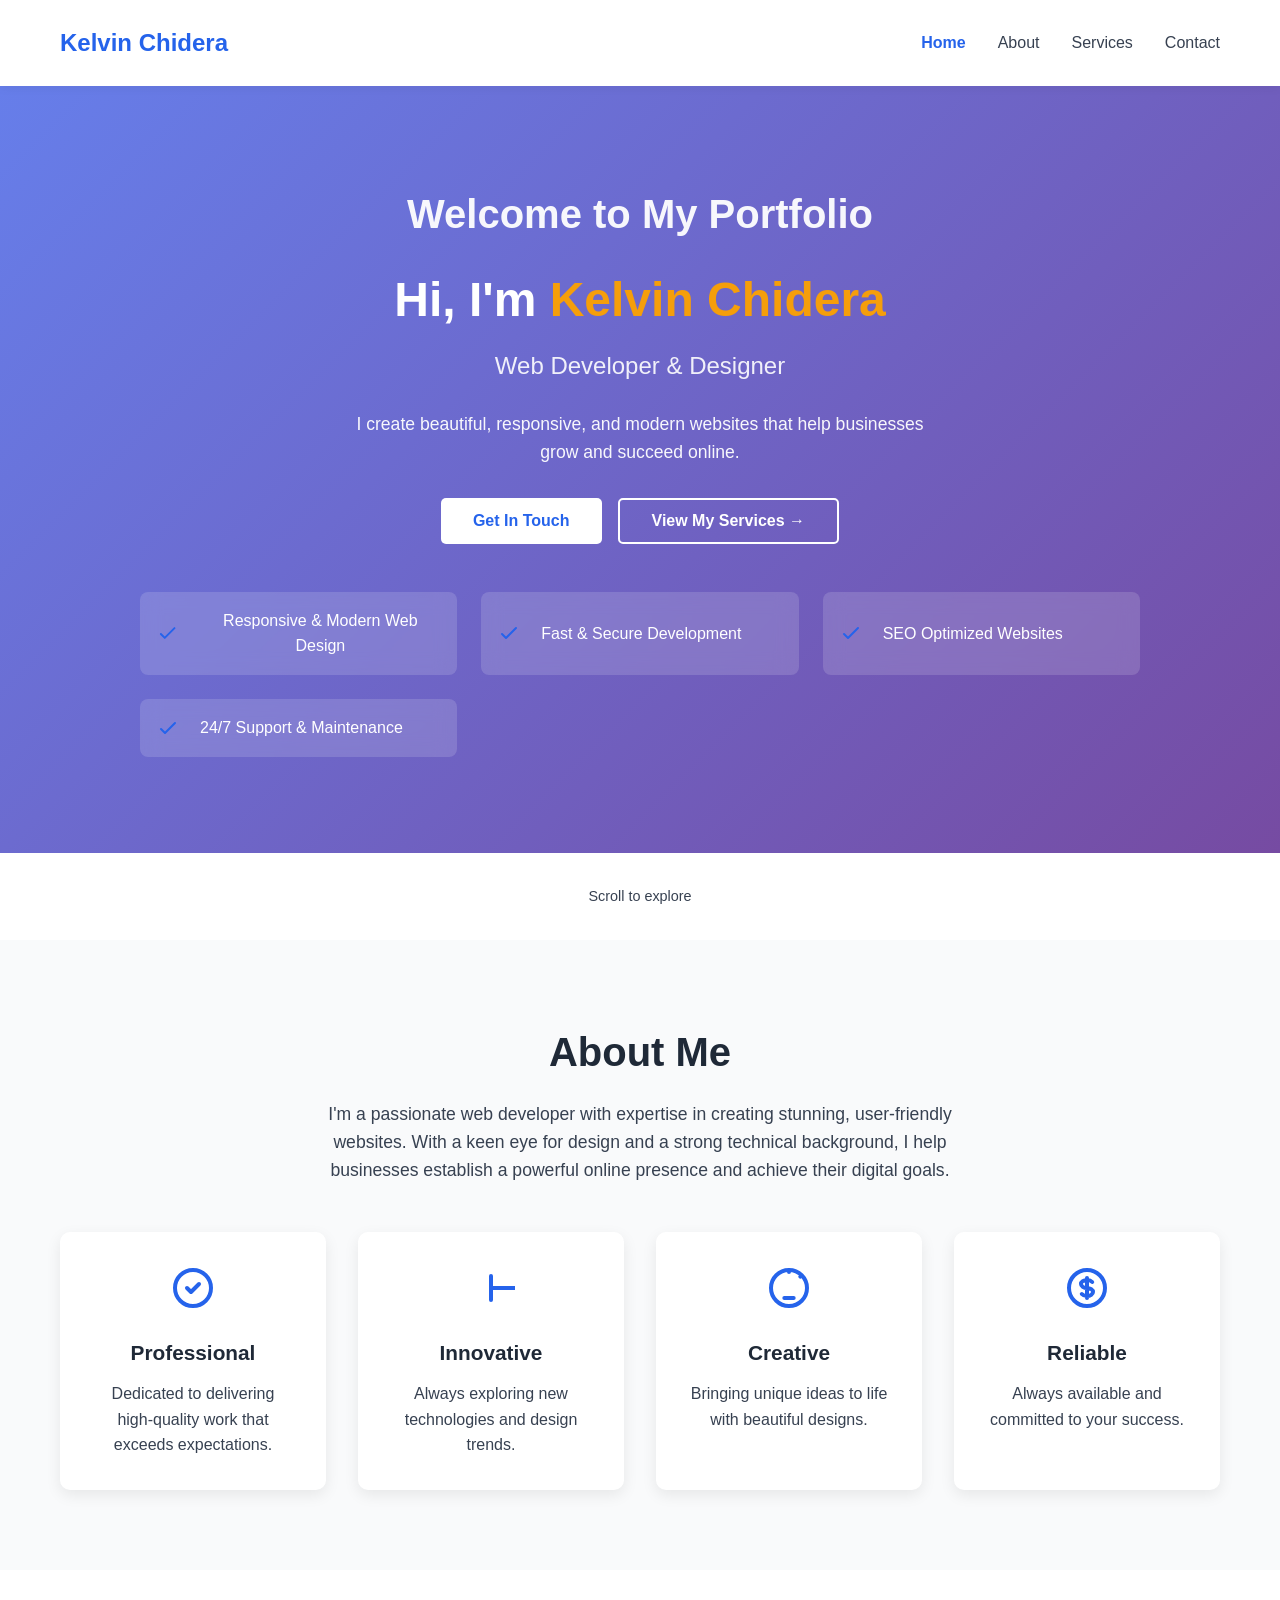
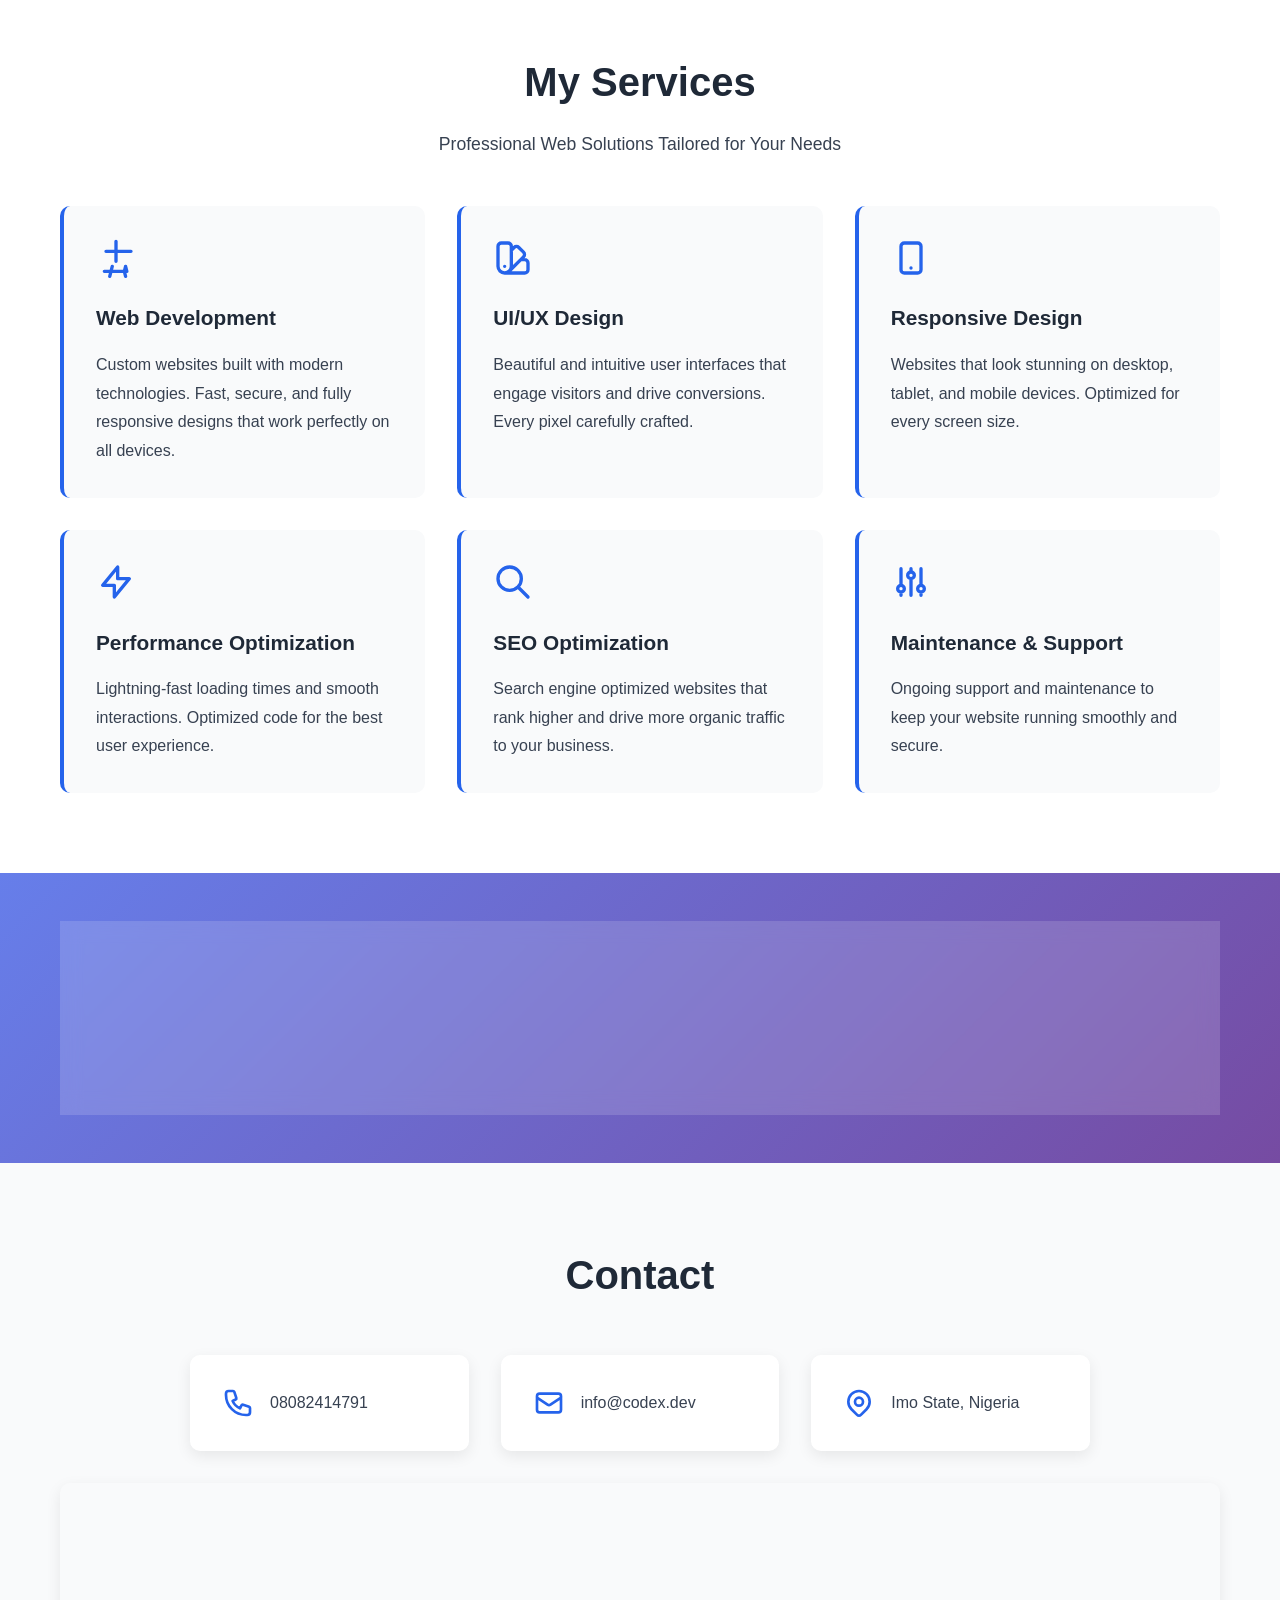
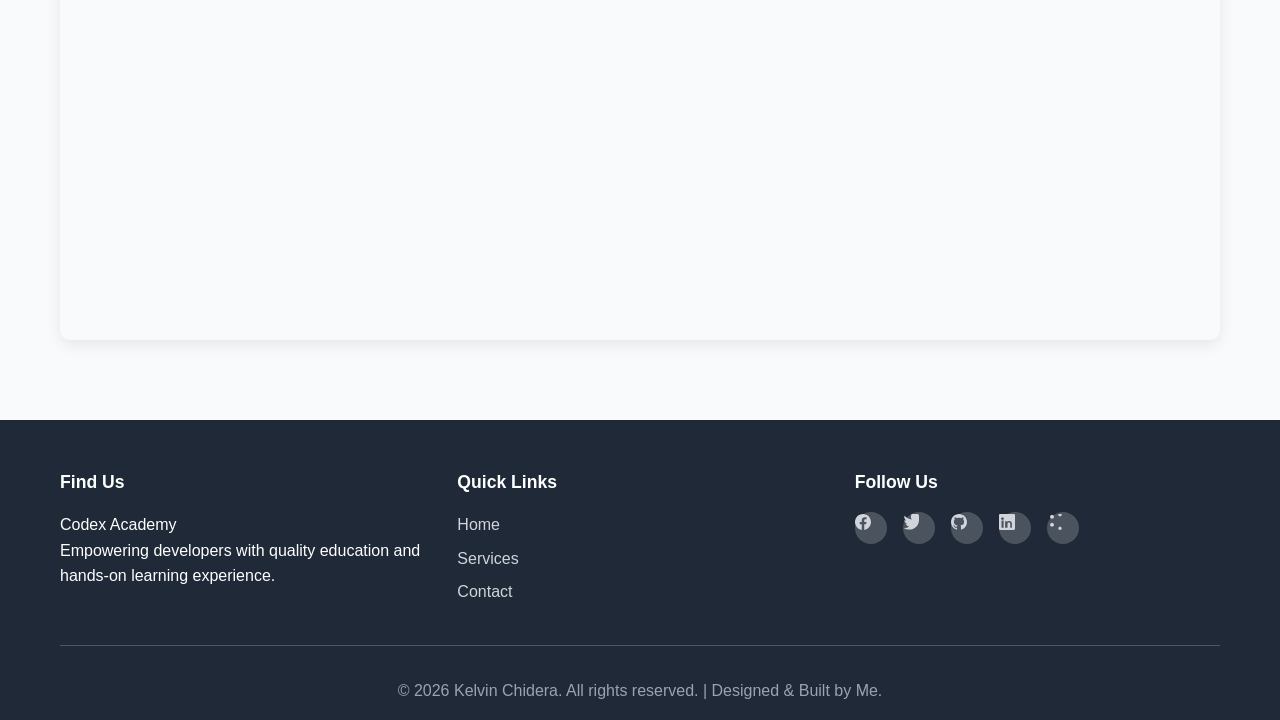
==== commit 0317038b: "Add social media SVG icons to footer (Facebook, Twitter, GitHub, LinkedIn, TikTok)" ====
--- a/kelvin-portfolio/index.html
+++ b/kelvin-portfolio/index.html
@@ -224,9 +224,31 @@
                 <div class="footer-section">
                     <h4>Follow Us</h4>
                     <div class="social-links">
-                        <a href="#">LinkedIn</a>
-                        <a href="#">Twitter</a>
-                        <a href="#">GitHub</a>
+                        <a href="#" class="social-icon" title="Facebook">
+                            <svg xmlns="http://www.w3.org/2000/svg" fill="currentColor" viewBox="0 0 24 24">
+                                <path d="M24 12.073c0-6.627-5.373-12-12-12s-12 5.373-12 12c0 5.99 4.388 10.954 10.125 11.854v-8.385H7.078v-3.47h3.047V9.43c0-3.007 1.792-4.669 4.533-4.669 1.312 0 2.686.235 2.686.235v2.953H15.83c-1.491 0-1.956.925-1.956 1.874v2.25h3.328l-.532 3.47h-2.796v8.385C19.612 23.027 24 18.062 24 12.073z"/>
+                            </svg>
+                        </a>
+                        <a href="#" class="social-icon" title="Twitter">
+                            <svg xmlns="http://www.w3.org/2000/svg" fill="currentColor" viewBox="0 0 24 24">
+                                <path d="M23.953 4.57a10 10 0 002.856-3.583c-1.03.46-2.14.822-3.285.986a5.753 5.753 0 00-9.767-2.503c-2.286 2.287-2.926 5.686-.5 8.63a14.822 14.822 0 01-10.77-5.417c-.4.67-.6 1.466-.6 2.31a5.736 5.736 0 002.86 4.776c-.96-.03-1.86-.335-2.65-.823v.074c0 2.759 1.97 5.066 4.566 5.59-.48.127-.987.197-1.504.197-.37 0-.73-.036-1.08-.104.73 2.27 2.84 3.924 5.33 3.97a11.506 11.506 0 01-7.116 2.457c-.46 0-.915-.03-1.36-.089a14.946 14.946 0 008.134 2.386c9.758 0 15.07-8.096 15.07-15.074 0-.23-.005-.46-.014-.69a10.756 10.756 0 002.64-2.73z"/>
+                            </svg>
+                        </a>
+                        <a href="#" class="social-icon" title="GitHub">
+                            <svg xmlns="http://www.w3.org/2000/svg" fill="currentColor" viewBox="0 0 24 24">
+                                <path d="M12 0c-6.626 0-12 5.373-12 12 0 5.302 3.438 9.8 8.207 11.387.599.111.793-.261.793-.577v-2.234c-3.338.726-4.033-1.416-4.033-1.416-.546-1.387-1.333-1.756-1.333-1.756-1.089-.745.083-.729.083-.729 1.205.084 1.839 1.237 1.839 1.237 1.07 1.834 2.807 1.304 3.492.997.107-.775.418-1.305.762-1.604-2.665-.305-5.467-1.334-5.467-5.931 0-1.311.469-2.381 1.236-3.221-.124-.303-.535-1.524.117-3.176 0 0 1.008-.322 3.301 1.23.957-.266 1.983-.399 3.003-.404 1.02.005 2.047.138 3.006.404 2.291-1.552 3.297-1.23 3.297-1.23.653 1.653.242 2.874.118 3.176.77.84 1.235 1.911 1.235 3.221 0 4.609-2.807 5.624-5.479 5.921.43.372.823 1.102.823 2.222v3.293c0 .319.192.694.801.576 4.765-1.589 8.199-6.086 8.199-11.386 0-6.627-5.373-12-12-12z"/>
+                            </svg>
+                        </a>
+                        <a href="#" class="social-icon" title="LinkedIn">
+                            <svg xmlns="http://www.w3.org/2000/svg" fill="currentColor" viewBox="0 0 24 24">
+                                <path d="M20.447 20.452h-3.554v-5.569c0-1.328-.475-2.236-1.986-2.236-1.081 0-1.722.732-2.004 1.438-.103.25-.129.599-.129.949v5.418h-3.54s.05-8.746 0-9.637h3.54v1.36c.425-.654 1.185-1.586 2.882-1.586 2.105 0 3.685 1.375 3.685 4.331v5.532zM5.337 8.855c-1.144 0-1.915-.762-1.915-1.715 0-.956.77-1.715 1.954-1.715 1.188 0 1.915.759 1.915 1.715 0 .953-.727 1.715-1.954 1.715zm1.581 11.597H3.771V9.67h3.147v10.782zM22.224 0H1.771C.792 0 0 .774 0 1.729v20.542C0 23.227.792 24 1.771 24h20.451C23.2 24 24 23.227 24 22.271V1.729C24 .774 23.2 0 22.224 0z"/>
+                            </svg>
+                        </a>
+                        <a href="#" class="social-icon" title="TikTok">
+                            <svg xmlns="http://www.w3.org/2000/svg" fill="currentColor" viewBox="0 0 24 24">
+                                <path d="M19.498 3.51c1.532 0 2.51-1.01 2.51-2.51 0-1.49-.978-2.51-2.51-2.51-1.532 0-2.51 1.02-2.51 2.51 0 1.5.978 2.51 2.51 2.51zM19.498 24c-1.532 0-2.51-1.01-2.51-2.51s.978-2.51 2.51-2.51c1.532 0 2.51 1.01 2.51 2.51s-.978 2.51-2.51 2.51zM7.5 19c1.5 0 3-1.5 3-3s-1.5-3-3-3-3 1.5-3 3 1.5 3 3 3zm0-18C6 1 4.5 2.5 4.5 4s1.5 3 3 3 3-1.5 3-3-1.5-3-3-3z"/>
+                            </svg>
+                        </a>
                     </div>
                 </div>
             </div>
--- a/kelvin-portfolio/css/style.css
+++ b/kelvin-portfolio/css/style.css
@@ -424,6 +424,29 @@
     gap: 1rem;
 }
 
+.social-icon {
+    width: 2rem;
+    height: 2rem;
+    display: inline-flex;
+    align-items: center;
+    justify-content: center;
+    color: var(--white);
+    background-color: rgba(255, 255, 255, 0.2);
+    border-radius: 50%;
+    transition: all 0.3s ease;
+    text-decoration: none;
+}
+
+.social-icon:hover {
+    background-color: var(--primary-color);
+    transform: translateY(-3px);
+}
+
+.social-icon svg {
+    width: 1rem;
+    height: 1rem;
+}
+
 .footer-bottom {
     text-align: center;
     padding-top: 2rem;
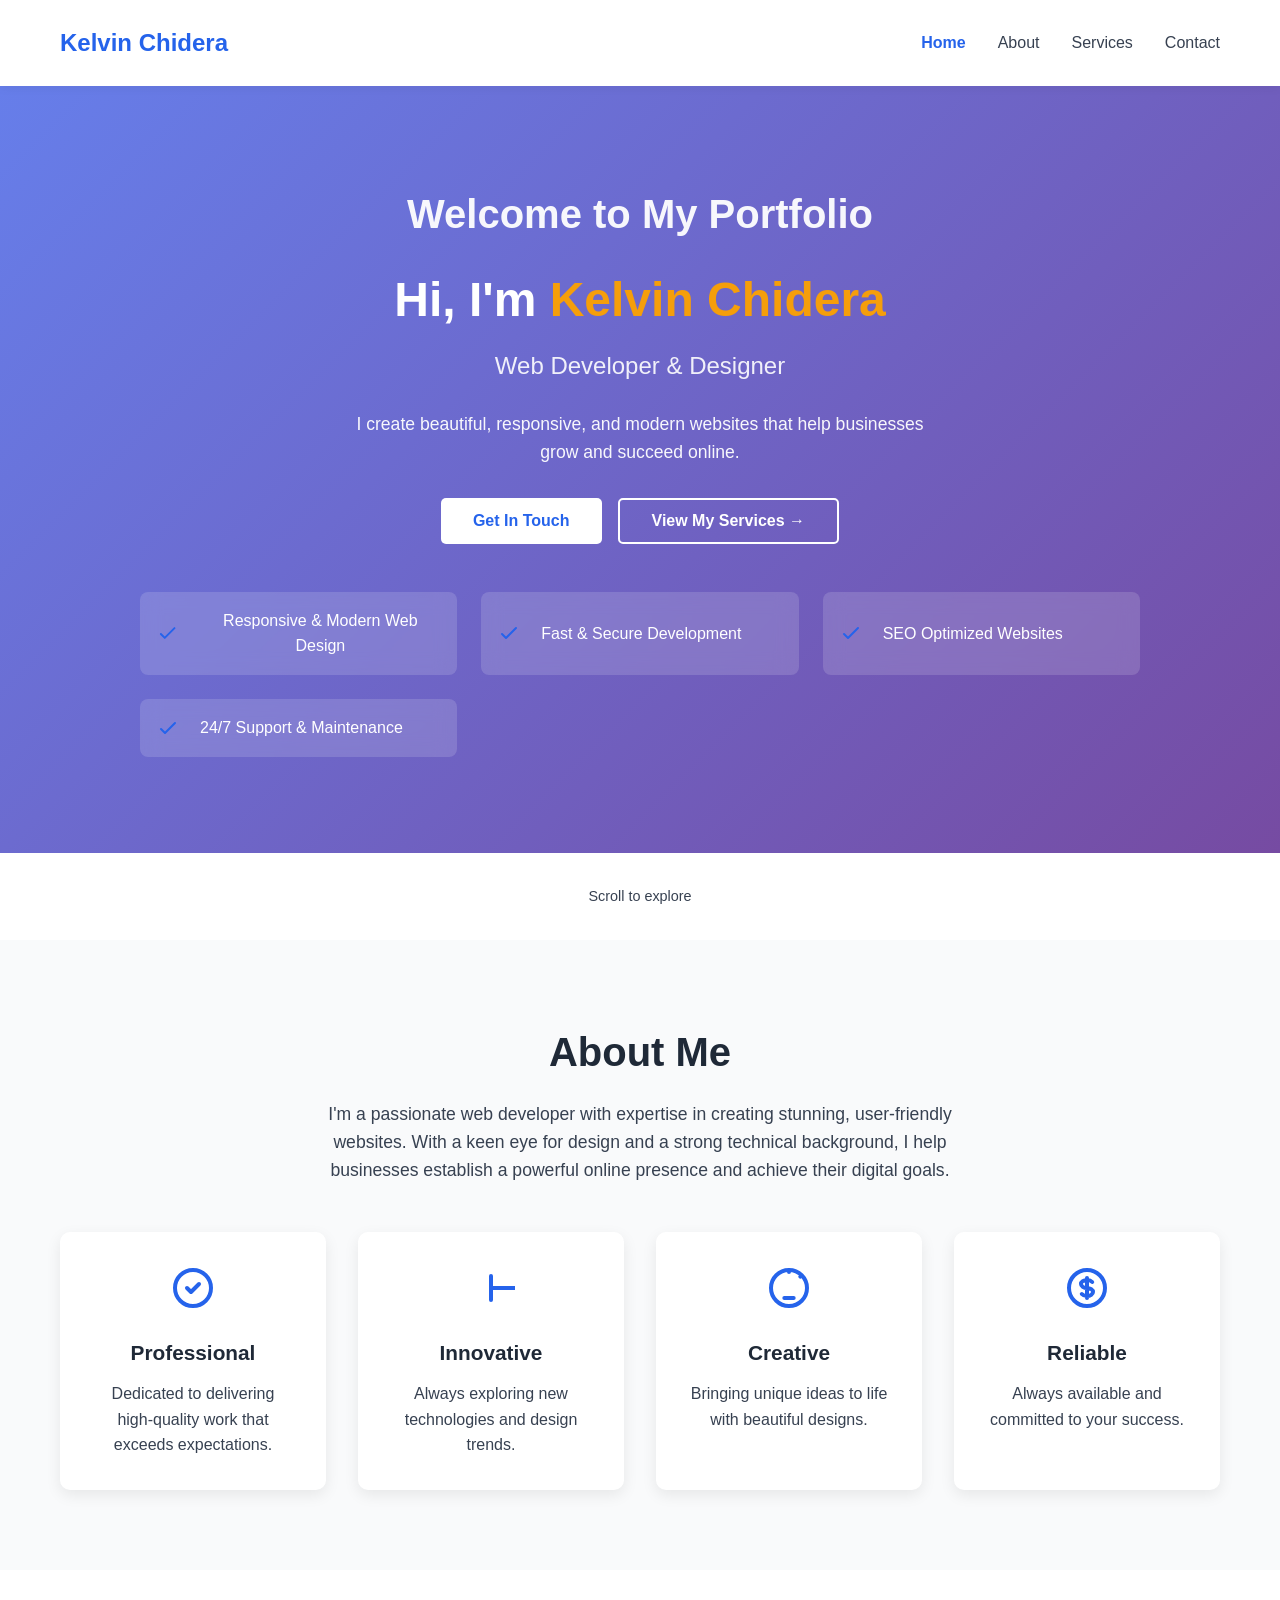
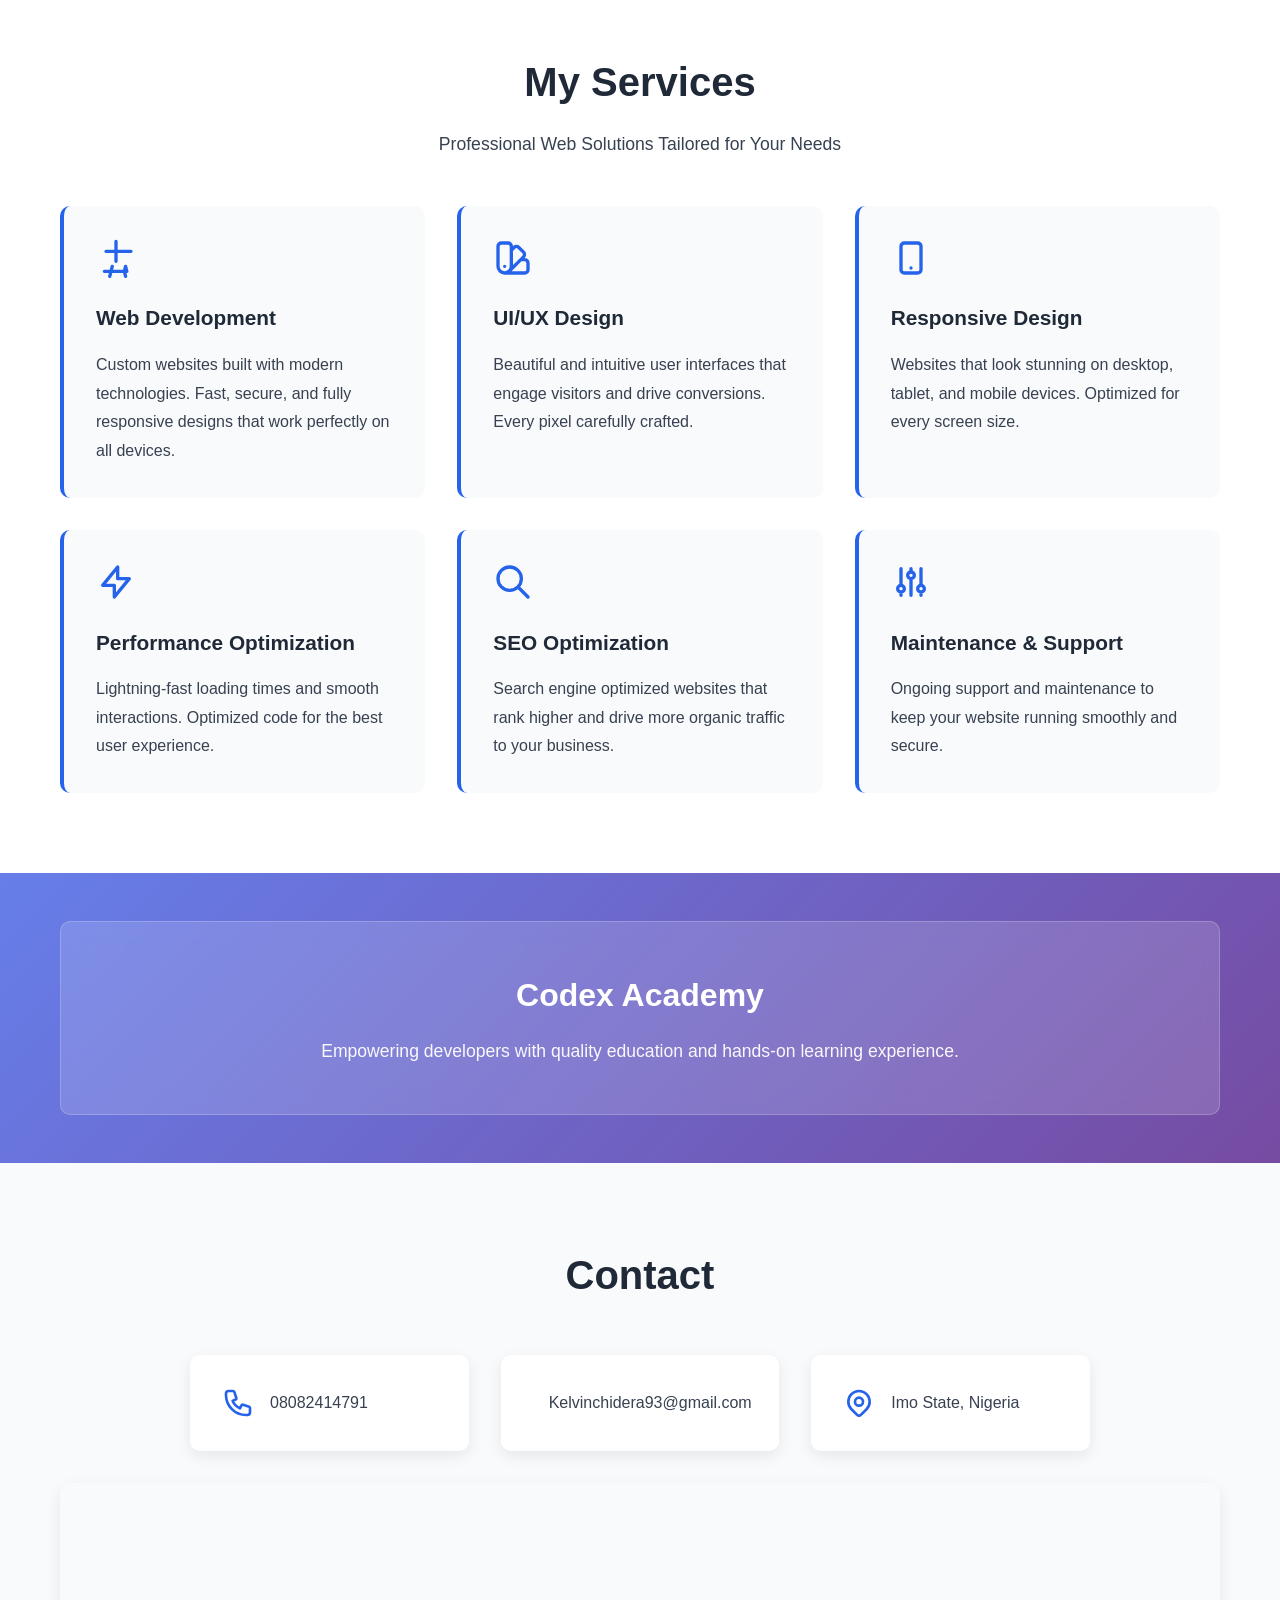
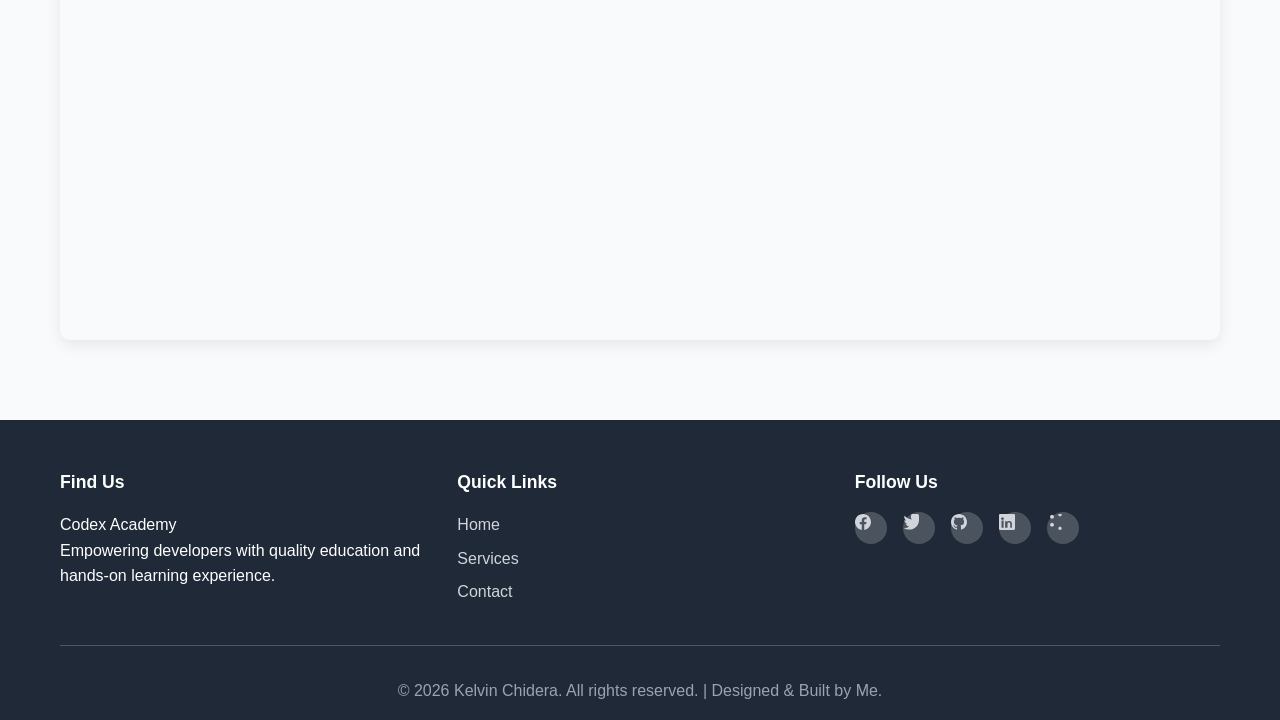
==== commit e27f99be: "Update contact email to Kelvinchidera93@gmail.com" ====
--- a/kelvin-portfolio/index.html
+++ b/kelvin-portfolio/index.html
@@ -187,7 +187,7 @@
                     <svg class="contact-icon" xmlns="http://www.w3.org/2000/svg" fill="none" viewBox="0 0 24 24" stroke="currentColor">
                         <path stroke-linecap="round" stroke-linejoin="round" stroke-width="2" d="M3 8l7.89 5.26a2 2 0 002.22 0L21 8M5 19h14a2 2 0 002-2V7a2 2 0 00-2-2H5a2 2 0 00-2 2v10a2 2 0 002 2z" />
                     </svg>
-                    <span>info@codex.dev</span>
+                    <span>Kelvinchidera93@gmail.com</span>
                 </div>
                 <div class="contact-item">
                     <svg class="contact-icon" xmlns="http://www.w3.org/2000/svg" fill="none" viewBox="0 0 24 24" stroke="currentColor">
